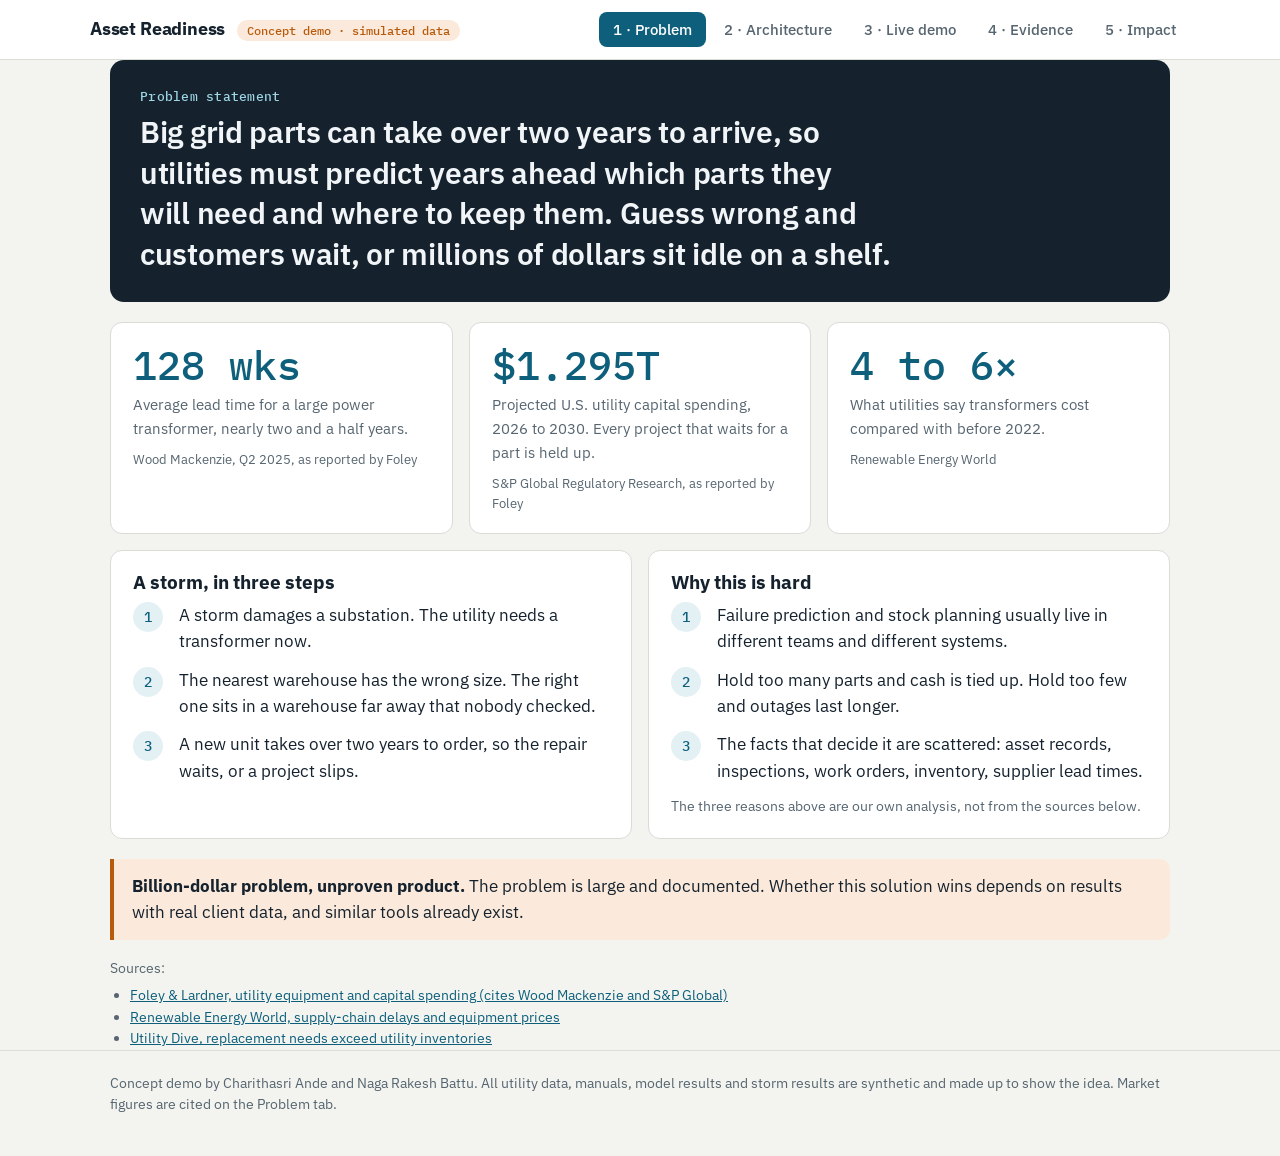
==== index.html @ 342f1f22 "Add files via upload" ====
<!DOCTYPE html>
<html lang="en">
<head>
<meta charset="utf-8">
<meta name="viewport" content="width=device-width, initial-scale=1">
<title>Asset Readiness Demo</title>
<link rel="preconnect" href="https://fonts.googleapis.com">
<link rel="preconnect" href="https://fonts.gstatic.com" crossorigin>
<link href="https://fonts.googleapis.com/css2?family=IBM+Plex+Mono:wght@400;500&family=IBM+Plex+Sans:wght@400;500;600;700&display=swap" rel="stylesheet">
<style>
  /* Layout idea: a calm operations-room console, light for projectors; tabs on top, one job per tab.
     Single light theme by choice so it reads the same on a laptop, a phone and a screen. */
  :root{
    --paper:#f3f4ef; --panel:#ffffff; --ink:#15222e; --muted:#566570; --line:#d8ddd6;
    --accent:#0d5f7c; --accent-soft:#e3f0f4;
    --good:#1c7a4b; --good-soft:#e2f2e9; --warn:#b85a0b; --warn-soft:#fbeadb; --bad:#b3261e; --bad-soft:#f8e3e1;
    --sans:"IBM Plex Sans",system-ui,-apple-system,"Segoe UI",Roboto,Arial,sans-serif;
    --mono:"IBM Plex Mono",ui-monospace,SFMono-Regular,Menlo,Consolas,monospace;
    color-scheme:light;
  }
  *{box-sizing:border-box}
  html,body{margin:0}
  body{background:var(--paper);color:var(--ink);font:400 16.5px/1.6 var(--sans);-webkit-font-smoothing:antialiased}
  a{color:var(--accent)}
  :focus-visible{outline:2px solid var(--accent);outline-offset:3px;border-radius:4px}
  .wrap{max-width:1100px;margin:0 auto;padding:0 20px}
  h1,h2,h3{text-wrap:balance;line-height:1.2;margin:0}
  p{margin:0}
  .mono{font-family:var(--mono);font-variant-numeric:tabular-nums}

  header.top{background:var(--panel);border-bottom:1px solid var(--line);position:sticky;top:0;z-index:10}
  .bar{display:flex;align-items:center;justify-content:space-between;gap:16px;flex-wrap:wrap;padding:12px 0}
  .brand{display:flex;align-items:baseline;gap:12px;flex-wrap:wrap}
  .brand b{font-size:18px;font-weight:700;letter-spacing:-.01em}
  .tag{font:500 12px var(--mono);padding:3px 10px;border-radius:999px;background:var(--warn-soft);color:var(--warn);white-space:nowrap}
  nav{display:flex;gap:4px;overflow-x:auto;scrollbar-width:none}
  nav::-webkit-scrollbar{display:none}
  nav button{appearance:none;border:0;background:none;font:500 14.5px var(--sans);color:var(--muted);padding:8px 14px;border-radius:8px;cursor:pointer;white-space:nowrap}
  nav button:hover{background:var(--accent-soft);color:var(--ink)}
  nav button[aria-selected="true"]{background:var(--accent);color:#fff}

  main{padding:30px 0 64px}
  section.tab{display:none}
  section.tab.on{display:block}
  .eyebrow{font:500 12.5px var(--mono);color:var(--accent);margin:0 0 8px;letter-spacing:.02em}
  h2{font-size:clamp(24px,3.4vw,34px);letter-spacing:-.02em;margin:0 0 10px}
  h3{font-size:19px;margin:0 0 8px}
  .lede{color:var(--muted);max-width:68ch;margin:0 0 22px}
  .card{background:var(--panel);border:1px solid var(--line);border-radius:12px;padding:20px 22px}
  .grid{display:grid;gap:16px}
  .g3{grid-template-columns:repeat(3,1fr)}
  .g2{grid-template-columns:1fr 1fr}
  .g4{grid-template-columns:repeat(4,1fr)}

  /* problem */
  .statement{background:var(--ink);color:#f1f5f7;border-radius:14px;padding:28px 30px;margin:0 0 20px}
  .statement .eyebrow{color:#9fd6e6}
  .statement p.big{font-size:clamp(21px,2.9vw,30px);line-height:1.35;font-weight:600;letter-spacing:-.01em;max-width:30em;text-wrap:balance}
  .stat b{display:block;font:500 40px/1.1 var(--mono);color:var(--accent);margin-bottom:6px}
  .stat span{display:block;color:var(--muted);font-size:15px}
  .stat small{display:block;margin-top:8px;color:var(--muted);font-size:12.5px}
  .steps{counter-reset:s;list-style:none;margin:0;padding:0;display:grid;gap:12px}
  .steps li{counter-increment:s;display:grid;grid-template-columns:34px 1fr;gap:12px;align-items:start}
  .steps li::before{content:counter(s);font:500 14px var(--mono);width:30px;height:30px;border-radius:50%;background:var(--accent-soft);color:var(--accent);display:grid;place-items:center}
  .note{border-left:4px solid var(--warn);background:var(--warn-soft);padding:14px 18px;border-radius:0 10px 10px 0;margin-top:20px}
  .src{font-size:13.5px;color:var(--muted);margin-top:18px}
  .src ul{margin:6px 0 0;padding-left:20px}

  /* architecture */
  .layers{display:grid;gap:10px}
  .layer{display:grid;grid-template-columns:150px 1fr;gap:14px;align-items:stretch}
  .layer>.lab{font:500 12.5px var(--mono);color:var(--muted);display:flex;align-items:center;padding:0 4px}
  .blocks{display:flex;gap:10px;flex-wrap:wrap}
  .blk{appearance:none;text-align:left;font:500 14.5px/1.35 var(--sans);color:var(--ink);background:var(--panel);border:1px solid var(--line);border-radius:10px;padding:12px 14px;cursor:pointer;flex:1 1 150px;min-width:0}
  .blk:hover{border-color:var(--accent)}
  .blk[aria-pressed="true"]{border-color:var(--accent);background:var(--accent-soft);box-shadow:inset 0 0 0 1px var(--accent)}
  .blk i{display:block;font:500 11.5px var(--mono);font-style:normal;margin-top:6px}
  .st-built{color:var(--good)}.st-sim{color:var(--accent)}.st-prop{color:var(--warn)}
  .arrow{display:grid;grid-template-columns:150px 1fr;gap:14px;color:var(--muted)}
  .arrow span{grid-column:2;font:400 13px var(--mono);padding-left:4px}
  .detail{margin-top:16px;min-height:96px}
  .legend{display:flex;gap:16px;flex-wrap:wrap;font:400 13px var(--mono);margin-top:14px;color:var(--muted)}

  /* demo */
  .ctl{display:flex;gap:18px;align-items:center;flex-wrap:wrap}
  .ctl label{font-weight:600}
  input[type=range]{width:min(360px,100%);accent-color:var(--accent)}
  .sev{font:500 20px var(--mono);min-width:4ch}
  .kpis{display:grid;grid-template-columns:repeat(4,1fr);gap:12px;margin:16px 0}
  .kpi{background:var(--panel);border:1px solid var(--line);border-radius:12px;padding:14px 16px}
  .kpi span{display:block;color:var(--muted);font-size:13.5px}
  .kpi b{font:500 26px/1.2 var(--mono)}
  .kpi small{display:block;color:var(--muted);font-size:12.5px;margin-top:2px}
  .tblwrap{overflow-x:auto;border:1px solid var(--line);border-radius:10px;background:var(--panel)}
  table{border-collapse:collapse;width:100%;font-size:14.5px}
  th,td{padding:9px 12px;text-align:left;border-bottom:1px solid var(--line);white-space:nowrap}
  th{font:500 12.5px var(--mono);color:var(--muted);background:#f8f9f6}
  tr:last-child td{border-bottom:0}
  td.cell{font-family:var(--mono);font-variant-numeric:tabular-nums}
  .ok{color:var(--good);background:var(--good-soft)}
  .short{color:var(--bad);background:var(--bad-soft);font-weight:500}
  .riskbar{display:inline-block;width:90px;height:8px;border-radius:4px;background:#e6e9e3;vertical-align:middle;margin-right:8px;overflow:hidden}
  .riskbar i{display:block;height:100%;background:var(--warn)}
  .recs{margin:0;padding:0;list-style:none;display:grid;gap:10px}
  .recs li{display:grid;grid-template-columns:90px 1fr;gap:12px;align-items:start;padding:12px 14px;border:1px solid var(--line);border-radius:10px;background:var(--panel)}
  .pill{font:500 12px var(--mono);padding:3px 10px;border-radius:999px;text-align:center}
  .pill.move{background:var(--accent-soft);color:var(--accent)}
  .pill.order{background:var(--warn-soft);color:var(--warn)}
  .pill.none{background:var(--good-soft);color:var(--good)}
  h3.sec{margin:26px 0 10px}
  .qrow{display:flex;gap:8px;flex-wrap:wrap;margin:0 0 12px}
  .chip{appearance:none;font:400 14.5px var(--sans);padding:8px 14px;border-radius:999px;border:1px solid var(--line);background:var(--panel);cursor:pointer;color:var(--ink)}
  .chip:hover{border-color:var(--accent)}
  .chip[aria-pressed="true"]{border-color:var(--accent);background:var(--accent-soft)}
  .qin{display:flex;gap:8px}
  .qin input{flex:1;min-width:0;font:400 15.5px var(--sans);padding:10px 14px;border:1px solid var(--line);border-radius:10px;background:var(--panel);color:var(--ink)}
  .btn{appearance:none;border:0;background:var(--accent);color:#fff;font:600 14.5px var(--sans);padding:10px 18px;border-radius:10px;cursor:pointer}
  .btn.ghost{background:var(--panel);color:var(--ink);border:1px solid var(--line)}
  .answer{margin-top:12px;padding:16px 18px;border-radius:10px;border:1px solid var(--line);background:var(--panel);min-height:92px}
  .answer.refuse{border-color:var(--warn);background:var(--warn-soft)}
  .answer .src2{font:400 13px var(--mono);color:var(--muted);margin-top:8px}
  .manuals{font-size:14px;color:var(--muted);margin-top:12px}
  details summary{cursor:pointer;font-weight:600}

  /* impact */
  .big-n{font:500 34px/1.15 var(--mono);color:var(--accent)}
  .calc{display:grid;grid-template-columns:repeat(3,1fr);gap:14px;margin:12px 0}
  .calc label{display:block;font-size:14px;color:var(--muted);margin-bottom:4px}
  .calc input{width:100%;font:500 16px var(--mono);padding:9px 12px;border:1px solid var(--line);border-radius:8px;background:var(--panel);color:var(--ink)}
  .phase{display:grid;grid-template-columns:90px 1fr;gap:12px;padding:12px 0;border-bottom:1px solid var(--line)}
  .phase:last-child{border-bottom:0}
  .phase b{font:500 13px var(--mono);color:var(--accent)}
  .built th,.built td{white-space:normal}
  .warnc{color:var(--warn);background:var(--warn-soft)}
  footer{padding:22px 0 40px;color:var(--muted);font-size:13.5px;border-top:1px solid var(--line)}

  @media (max-width:900px){
    .g3,.g4{grid-template-columns:1fr 1fr}.g2{grid-template-columns:1fr}
    .kpis{grid-template-columns:1fr 1fr}
    .layer,.arrow{grid-template-columns:1fr}.arrow span{grid-column:1}
    .layer>.lab{padding-bottom:0}
    .calc{grid-template-columns:1fr}
  }
  @media (max-width:560px){
    body{font-size:16px}
    .g3,.g4{grid-template-columns:1fr}
    .statement{padding:22px 20px}
    .recs li{grid-template-columns:1fr}
    .pill{justify-self:start}
  }
  @media (prefers-reduced-motion:reduce){*{transition:none!important;animation:none!important}}
</style>
</head>
<body>

<header class="top">
  <div class="wrap bar">
    <div class="brand"><b>Asset Readiness</b><span class="tag">Concept demo · simulated data</span></div>
    <nav role="tablist" aria-label="Sections">
      <button role="tab" id="n-problem" data-tab="problem" aria-selected="true">1 · Problem</button>
      <button role="tab" id="n-architecture" data-tab="architecture" aria-selected="false">2 · Architecture</button>
      <button role="tab" id="n-demo" data-tab="demo" aria-selected="false">3 · Live demo</button>
      <button role="tab" id="n-evidence" data-tab="evidence" aria-selected="false">4 · Evidence</button>
      <button role="tab" id="n-impact" data-tab="impact" aria-selected="false">5 · Impact</button>
    </nav>
  </div>
</header>

<main class="wrap">

<!-- ============ 1 PROBLEM ============ -->
<section class="tab on" id="tab-problem" aria-labelledby="n-problem">
  <div class="statement">
    <p class="eyebrow">Problem statement</p>
    <p class="big">Big grid parts can take over two years to arrive, so utilities must predict years ahead which parts they will need and where to keep them. Guess wrong and customers wait, or millions of dollars sit idle on a shelf.</p>
  </div>

  <div class="grid g3">
    <div class="card stat"><b>128 wks</b><span>Average lead time for a large power transformer, nearly two and a half years.</span><small>Wood Mackenzie, Q2 2025, as reported by Foley</small></div>
    <div class="card stat"><b>$1.295T</b><span>Projected U.S. utility capital spending, 2026 to 2030. Every project that waits for a part is held up.</span><small>S&amp;P Global Regulatory Research, as reported by Foley</small></div>
    <div class="card stat"><b>4 to 6×</b><span>What utilities say transformers cost compared with before 2022.</span><small>Renewable Energy World</small></div>
  </div>

  <div class="grid g2" style="margin-top:16px">
    <div class="card">
      <h3>A storm, in three steps</h3>
      <ol class="steps">
        <li><p>A storm damages a substation. The utility needs a transformer now.</p></li>
        <li><p>The nearest warehouse has the wrong size. The right one sits in a warehouse far away that nobody checked.</p></li>
        <li><p>A new unit takes over two years to order, so the repair waits, or a project slips.</p></li>
      </ol>
    </div>
    <div class="card">
      <h3>Why this is hard</h3>
      <ol class="steps">
        <li><p>Failure prediction and stock planning usually live in different teams and different systems.</p></li>
        <li><p>Hold too many parts and cash is tied up. Hold too few and outages last longer.</p></li>
        <li><p>The facts that decide it are scattered: asset records, inspections, work orders, inventory, supplier lead times.</p></li>
      </ol>
      <p class="src" style="margin-top:12px">The three reasons above are our own analysis, not from the sources below.</p>
    </div>
  </div>

  <div class="note"><b>Billion-dollar problem, unproven product.</b> The problem is large and documented. Whether this solution wins depends on results with real client data, and similar tools already exist.</div>

  <div class="src">Sources:
    <ul>
      <li><a href="https://www.foley.com/?p=125261" target="_blank" rel="noopener">Foley &amp; Lardner, utility equipment and capital spending (cites Wood Mackenzie and S&amp;P Global)</a></li>
      <li><a href="https://www.renewableenergyworld.com/?p=80798132761" target="_blank" rel="noopener">Renewable Energy World, supply-chain delays and equipment prices</a></li>
      <li><a href="https://www.utilitydive.com/news/electric-transformer-shortage-nrel-niac/738947/" target="_blank" rel="noopener">Utility Dive, replacement needs exceed utility inventories</a></li>
    </ul>
  </div>
</section>

<!-- ============ 2 ARCHITECTURE ============ -->
<section class="tab" id="tab-architecture" aria-labelledby="n-architecture">
  <p class="eyebrow">Proposed design</p>
  <h2>One data foundation, three kinds of intelligence, one trust layer</h2>
  <p class="lede">Tap any block for what it does. This is a proposed design. Databricks pieces are described as we understand them, and we would like Perficient's engineers to correct us.</p>

  <div class="layers" id="layers"></div>
  <div class="legend"><span class="st-built">● Built and measured in SkyMind</span><span class="st-sim">● Simulated in this demo</span><span class="st-prop">● Proposed, not built</span></div>
  <div class="card detail" id="detail" aria-live="polite"></div>
</section>

<!-- ============ 3 DEMO ============ -->
<section class="tab" id="tab-demo" aria-labelledby="n-demo">
  <p class="eyebrow">Live demo · synthetic data and simple rules, not a prediction</p>
  <h2>Storm planner</h2>
  <p class="lede">A made-up utility with three regions and a central warehouse. Raise the storm severity and watch the plan decide which parts to move and which must be ordered, with the lead time each would take.</p>

  <div class="card">
    <div class="ctl">
      <label for="sev">Storm severity</label>
      <input id="sev" type="range" min="0" max="100" step="5" value="60">
      <span class="sev" id="sevv">60%</span>
      <button class="btn ghost" id="reset" type="button">Reset to 60%</button>
    </div>
  </div>

  <div class="kpis" id="kpis"></div>

  <h3 class="sec">Recommended actions</h3>
  <ul class="recs" id="recs"></ul>

  <h3 class="sec">Parts on hand vs. needed, by location</h3>
  <p class="lede" style="margin-bottom:10px">Each cell shows stock / needed. Needed means the expected failures in that region, rounded to the nearest whole part. ✓ covered, ⚠ short.</p>
  <div class="tblwrap"><table id="matrix" aria-label="Stock versus need by location"></table></div>

  <h3 class="sec">Assets most at risk</h3>
  <div class="tblwrap"><table id="assets" aria-label="Assets by risk"></table></div>

  <h3 class="sec">Technician assistant</h3>
  <p class="lede">Answers only from the utility's own manuals and says so when the answer isn't there. This is the SkyMind idea. The manuals below are made up for this demo.</p>
  <div class="qrow" id="qchips"></div>
  <form class="qin" id="qform">
    <input id="qtext" type="text" maxlength="160" placeholder="Ask a question about the manuals…" aria-label="Question for the technician assistant">
    <button class="btn" type="submit">Ask</button>
  </form>
  <div class="answer" id="answer" aria-live="polite">Pick a question or type your own.</div>
  <details class="manuals"><summary>See the demo manuals</summary><ul id="manuals"></ul></details>
</section>

<!-- ============ 4 EVIDENCE ============ -->
<section class="tab" id="tab-evidence" aria-labelledby="n-evidence">
  <p class="eyebrow">Tested code · synthetic data · held-out years</p>
  <h2>We trained a model and tested it on years it never saw</h2>
  <p class="lede">The code is public. It generates made-up utility data for 900 assets over 8 years, trains on 2019 to 2024, and tests on 2025 and 2026. Everything below comes from running that code. Because we wrote the data generator, these numbers show the pipeline works. They do not show how real equipment behaves.</p>

  <div class="grid g3">
    <div class="card stat"><b>5,400 / 1,800</b><span>Training rows and held-out test rows. The test years come after the training years, so the model cannot peek.</span></div>
    <div class="card stat"><b>0.80</b><span>Model AUC on held-out years, against 0.76 for a plain "older means riskier" rule. 0.5 is a coin flip.</span></div>
    <div class="card stat"><b>70% → 83%</b><span>Share of real failures that had a spare in the same region, when the same spares are placed by predicted risk instead of by asset count.</span></div>
  </div>

  <h3 class="sec">Risk model, scored on the held-out years</h3>
  <div class="tblwrap"><table>
    <tr><th>Model</th><th>AUC (higher is better)</th><th>Brier error (lower is better)</th><th>Precision, riskiest 10%</th></tr>
    <tr><td>Age-only rule (baseline)</td><td class="cell">0.761</td><td class="cell">0.0418</td><td class="cell">17.2%</td></tr>
    <tr><td>Gradient boosting (6 features)</td><td class="cell">0.796</td><td class="cell">0.0409</td><td class="cell">18.3%</td></tr>
  </table></div>

  <h3 class="sec">Stocking plan, replayed on the held-out years</h3>
  <p class="lede" style="margin-bottom:10px">Both policies get the same total spares. They differ only in where the spares go.</p>
  <div class="tblwrap"><table>
    <tr><th>Policy</th><th>Failures with a local spare</th><th>Spares left unused</th></tr>
    <tr><td>Spread by asset count</td><td class="cell">70.2% of 84</td><td class="cell">31</td></tr>
    <tr><td>Placed by predicted risk</td><td class="cell ok">83.3% of 84</td><td class="cell ok">20</td></tr>
  </table></div>

  <div class="note"><b>Read this before quoting a number.</b>
    <ul style="margin:6px 0 0;padding-left:20px">
      <li>Only 84 failures in the test years, so the percentages are rough.</li>
      <li>Regions differ in age and storm exposure by design in our generator, so a risk-based policy is bound to help. A real utility may or may not look like this.</li>
      <li>This is one run of one made-up world. A real pilot would use the client's records.</li>
    </ul>
  </div>

  <h3 class="sec">Run it yourself</h3>
  <div class="card"><p>The code, data files and 6 tests are in the <a href="https://github.com/Naga-Rakesh-Battu/Asset-readiness" target="_blank" rel="noopener">Asset-readiness repository on GitHub</a>. Install the requirements, run <span class="mono">python run_all.py</span>, then <span class="mono">pytest</span>.</p></div>
</section>

<!-- ============ 5 IMPACT ============ -->
<section class="tab" id="tab-impact" aria-labelledby="n-impact">
  <p class="eyebrow">What it means for Perficient · our reasoning</p>
  <h2>A repeatable offering, not a one-off project</h2>
  <p class="lede">Four reasons this fits how Perficient already works. These are our own reasoning from public information, and we would like to hear where we are wrong.</p>

  <div class="grid g4">
    <div class="card"><h3>Repeatable</h3><p>The same core serves energy and utilities, manufacturing and distribution, industries Perficient already covers.</p></div>
    <div class="card"><h3>Databricks pull-through</h3><p>Sensor, inspection and inventory data keeps growing, and it lives and is governed on the platform.</p></div>
    <div class="card"><h3>Recurring work</h3><p>Models must be monitored and retrained, so delivery becomes an ongoing service.</p></div>
    <div class="card"><h3>Proof, not a pilot</h3><p>Every recommendation is tested against what really happened, which backs the claim that the work runs in production.</p></div>
  </div>

  <h3 class="sec">How we would size the value with a client</h3>
  <div class="card">
    <p class="lede" style="margin-bottom:6px">Value per year = projects held up by parts × weeks saved per project × cost of one week of delay. The inputs below are placeholders to show the method. Replace them with the client's own numbers.</p>
    <div class="calc">
      <div><label for="c1">Projects held up by parts, per year</label><input id="c1" type="number" min="0" value="20" inputmode="numeric"></div>
      <div><label for="c2">Weeks of delay avoided, per project</label><input id="c2" type="number" min="0" value="6" inputmode="numeric"></div>
      <div><label for="c3">Cost of one week of delay, in dollars</label><input id="c3" type="number" min="0" value="50000" inputmode="numeric"></div>
    </div>
    <p>Example result: <span class="big-n" id="val">$6,000,000</span> a year. <b>Placeholder inputs, not a forecast.</b></p>
  </div>

  <h3 class="sec">How it grows</h3>
  <div class="card">
    <div class="phase"><b>Phase 1</b><p>Prove it small: one asset type in one region. Test the predictions and the stocking advice on data the model has never seen.</p></div>
    <div class="phase"><b>Phase 2</b><p>Widen it to more asset types and regions.</p></div>
    <div class="phase"><b>Phase 3</b><p>Reuse the core in manufacturing and distribution.</p></div>
    <div class="phase"><b>Phase 4</b><p>Learn across clients, only with client permission and strong privacy controls. This is a governance question we would raise early.</p></div>
  </div>

  <h3 class="sec">What exists today, and what does not</h3>
  <div class="tblwrap built"><table>
    <tr><th>Piece</th><th>Status</th></tr>
    <tr><td>Document-grounded assistant that refuses when unsure</td><td class="ok">Built in SkyMind. 93% correct on 121 held-out questions, 25 of 25 unanswerable questions refused, no invented facts among the 9 misses.</td></tr>
    <tr><td>Honest testing, cost tracking, guardrails</td><td class="ok">Built in SkyMind. Held-out evaluation, budget caps, 14 of 14 known attacks blocked. Prompt injection is reduced, not eliminated.</td></tr>
    <tr><td>Data foundation on Databricks</td><td class="short">Not built. Proposed.</td></tr>
    <tr><td>Failure-risk model and parts forecast</td><td class="warnc">Prototype on synthetic data only (see Evidence). Not tried on real utility data.</td></tr>
    <tr><td>Stock-positioning optimizer</td><td class="warnc">Simple allocation tested on synthetic data. A real optimizer with budgets and lead times is not built.</td></tr>
  </table></div>

  <h3 class="sec">Questions for Perficient</h3>
  <div class="card"><ol class="steps">
    <li><p>Do you already have a standard way to test AI quality across projects?</p></li>
    <li><p>Is this the kind of problem you would build a platform for, or does it work better one engagement at a time?</p></li>
  </ol></div>
</section>

</main>

<footer><div class="wrap">Concept demo by Charithasri Ande and Naga Rakesh Battu. All utility data, manuals, model results and storm results are synthetic and made up to show the idea. Market figures are cited on the Problem tab.</div></footer>

<script>
(function () {
  function $(id) { return document.getElementById(id); }
  function el(tag, cls, txt) { var e = document.createElement(tag); if (cls) e.className = cls; if (txt != null) e.textContent = txt; return e; }

  /* ---------- tabs ---------- */
  var tabNames = ['problem', 'architecture', 'demo', 'evidence', 'impact'];
  function show(name) {
    if (tabNames.indexOf(name) < 0) name = 'problem';
    tabNames.forEach(function (n) {
      $('tab-' + n).classList.toggle('on', n === name);
      $('n-' + n).setAttribute('aria-selected', n === name ? 'true' : 'false');
    });
    try { history.replaceState(null, '', '#' + name); } catch (e) {}
    window.scrollTo(0, 0);
  }
  tabNames.forEach(function (n) { $('n-' + n).addEventListener('click', function () { show(n); }); });
  window.addEventListener('hashchange', function () { show(location.hash.replace('#', '')); });

  /* ---------- architecture ---------- */
  var ARCH = [
    { lab: 'Sources', blocks: [
      ['Asset registry', 'prop', 'Every machine, its age, location and type. The starting point for everything else.'],
      ['Inspections and sensors', 'prop', 'Readings and inspection notes that show how healthy each machine is.'],
      ['Work orders and manuals', 'prop', 'Past repairs and repair guides. Mostly free text, which is where language models help.'],
      ['Parts inventory', 'prop', 'What is on hand at each plant, regional warehouse and central warehouse.'],
      ['Supplier lead times', 'prop', 'How long each part takes to arrive. This decides what must be ordered years ahead.']
    ]},
    { lab: 'Databricks lakehouse', blocks: [
      ['Ingest and quality checks', 'prop', 'Bring the sources into tables and check them: duplicate or missing assets, bad readings. Bad data here ruins every model after it.'],
      ['Governed tables', 'prop', 'Clean tables with role-based access and a record of where each number came from. We understand Unity Catalog handles permissions and lineage, and want Perficient to confirm.']
    ]},
    { lab: 'Intelligence', blocks: [
      ['Failure-risk model', 'sim', 'Estimates which machines are likely to fail in the planning window, and how sure it is. Simulated here with fixed risk numbers that a storm scales up.'],
      ['Parts-demand forecast', 'sim', 'Turns those risks into the parts needed by region. In this demo: expected failures per region, rounded to whole parts.'],
      ['Stock optimizer', 'sim', 'Decides what to move between warehouses and what to order, within a budget. In this demo: move from surplus first, then order the rest.']
    ]},
    { lab: 'Apps', blocks: [
      ['Planner dashboard', 'sim', 'Shows coverage, moves and orders, with lead times, so a planner sees what cannot wait.'],
      ['Technician assistant', 'built', 'Answers from the manuals and past work orders, and refuses when the answer is not there. This is the part SkyMind already does and has measured.']
    ]},
    { lab: 'Trust layer', blocks: [
      ['Held-out evaluation', 'built', 'Test on data the model has never seen and report the misses. SkyMind: 93% on 121 held-out questions, 25 of 25 unanswerable refused.'],
      ['Cost and audit', 'built', 'Budget caps, a record of every recommendation, and a human approving every order or transfer.']
    ]}
  ];
  var STNAME = { built: 'Built and measured in SkyMind', sim: 'Simulated in this demo', prop: 'Proposed, not built' };
  var layersEl = $('layers'), pressed = null;
  ARCH.forEach(function (L, li) {
    if (li > 0) { var ar = el('div', 'arrow'); ar.appendChild(el('span', null, '↓')); layersEl.appendChild(ar); }
    var row = el('div', 'layer'); row.appendChild(el('div', 'lab', L.lab));
    var bl = el('div', 'blocks');
    L.blocks.forEach(function (b, bi) {
      var btn = el('button', 'blk', b[0]); btn.type = 'button'; btn.setAttribute('aria-pressed', 'false');
      var i = el('i', 'st-' + b[1], '● ' + STNAME[b[1]]); btn.appendChild(i);
      btn.addEventListener('click', function () {
        if (pressed) pressed.setAttribute('aria-pressed', 'false');
        btn.setAttribute('aria-pressed', 'true'); pressed = btn;
        var d = $('detail'); d.textContent = '';
        d.appendChild(el('h3', null, b[0])); d.appendChild(el('p', null, b[2]));
        d.appendChild(el('p', 'st-' + b[1], '● ' + STNAME[b[1]])).style.marginTop = '8px';
      });
      bl.appendChild(btn);
      if (li === 2 && bi === 0) setTimeout(function () { btn.click(); }, 0);
    });
    row.appendChild(bl); layersEl.appendChild(row);
  });

  /* ---------- storm planner ---------- */
  var PARTS = [
    { id: 'd25', name: 'Distribution transformer, 25 kVA', lead: 18 },
    { id: 'd75', name: 'Distribution transformer, 75 kVA', lead: 26 },
    { id: 'sub', name: 'Substation transformer', lead: 128 },
    { id: 'brk', name: '69 kV circuit breaker', lead: 52 }
  ];
  var LOCS = ['North', 'South', 'East', 'Central'];
  var REG = ['North', 'South', 'East'];
  var ASSETS = [
    ['N-101', 'North', 'd25', 31, .18], ['N-102', 'North', 'd25', 24, .09], ['N-103', 'North', 'd75', 38, .22], ['N-104', 'North', 'sub', 46, .12],
    ['S-201', 'South', 'd25', 35, .20], ['S-202', 'South', 'd25', 28, .11], ['S-203', 'South', 'd75', 41, .26], ['S-204', 'South', 'brk', 33, .15], ['S-205', 'South', 'sub', 52, .18],
    ['E-301', 'East', 'd25', 22, .06], ['E-302', 'East', 'd75', 30, .10], ['E-303', 'East', 'd75', 44, .24], ['E-304', 'East', 'brk', 29, .08], ['E-305', 'East', 'sub', 39, .10], ['E-306', 'East', 'd25', 36, .17], ['E-307', 'East', 'd25', 27, .08]
  ].map(function (a) { return { id: a[0], loc: a[1], part: a[2], age: a[3], base: a[4] }; });
  var STOCK = {
    d25: { North: 1, South: 0, East: 2, Central: 3 },
    d75: { North: 0, South: 1, East: 0, Central: 1 },
    sub: { North: 0, South: 0, East: 0, Central: 1 },
    brk: { North: 0, South: 0, East: 1, Central: 0 }
  };
  function partName(id) { return PARTS.filter(function (p) { return p.id === id; })[0].name; }
  function partLead(id) { return PARTS.filter(function (p) { return p.id === id; })[0].lead; }

  function riskOf(a, sev) { return Math.min(0.95, a.base * (1 + 5 * sev)); }

  function plan(sev) {
    var out = { cells: {}, moves: [], orders: [], needTotal: 0, coveredBefore: 0, coveredAfter: 0, idle: 0 };
    PARTS.forEach(function (p) {
      var need = {}, stock = {}, inbound = {};
      LOCS.forEach(function (l) { need[l] = 0; stock[l] = STOCK[p.id][l]; inbound[l] = 0; });
      ASSETS.forEach(function (a) { if (a.part === p.id) need[a.loc] += riskOf(a, sev); });
      REG.forEach(function (l) { need[l] = Math.round(need[l] + 1e-9); });
      var surplus = {};
      LOCS.forEach(function (l) { surplus[l] = Math.max(0, stock[l] - need[l]); });
      REG.forEach(function (r) {
        var short = Math.max(0, need[r] - stock[r]);
        var order = ['Central'].concat(REG.filter(function (x) { return x !== r; }).sort(function (x, y) { return surplus[y] - surplus[x]; }));
        order.forEach(function (from) {
          if (short <= 0 || surplus[from] <= 0) return;
          var q = Math.min(short, surplus[from]);
          surplus[from] -= q; short -= q; inbound[r] += q;
          out.moves.push({ part: p.id, from: from, to: r, qty: q, days: from === 'Central' ? 2 : 4 });
        });
        if (short > 0) out.orders.push({ part: p.id, loc: r, qty: short, lead: p.lead });
      });
      REG.forEach(function (r) {
        out.needTotal += need[r];
        out.coveredBefore += Math.min(need[r], stock[r]);
        out.coveredAfter += Math.min(need[r], stock[r] + inbound[r]);
      });
      LOCS.forEach(function (l) { out.idle += surplus[l]; });
      out.cells[p.id] = { need: need, stock: stock, inbound: inbound };
    });
    return out;
  }

  function pct(a, b) { return b === 0 ? 100 : Math.round(100 * a / b); }

  function renderPlan() {
    var sev = +$('sev').value / 100;
    $('sevv').textContent = Math.round(sev * 100) + '%';
    var P = plan(sev);

    var k = $('kpis'); k.textContent = '';
    function kpi(label, val, sub) { var d = el('div', 'kpi'); d.appendChild(el('span', null, label)); d.appendChild(el('b', null, val)); if (sub) d.appendChild(el('small', null, sub)); k.appendChild(d); }
    kpi('Needs covered, before', pct(P.coveredBefore, P.needTotal) + '%', 'with today’s stock');
    kpi('Needs covered, after moves', pct(P.coveredAfter, P.needTotal) + '%', 'once transfers arrive');
    kpi('Transfers / orders', P.moves.length + ' / ' + P.orders.length, 'days to move, weeks to order');
    kpi('Parts left idle', String(P.idle), 'in stock, not needed');

    var r = $('recs'); r.textContent = '';
    if (!P.moves.length && !P.orders.length) {
      var li0 = el('li'); li0.appendChild(el('span', 'pill none', 'no action')); li0.appendChild(el('p', null, 'Every region has enough parts for the expected failures at this severity.')); r.appendChild(li0);
    }
    P.moves.forEach(function (m) {
      var li = el('li'); li.appendChild(el('span', 'pill move', 'move'));
      li.appendChild(el('p', null, 'Move ' + m.qty + ' × ' + partName(m.part) + ' from ' + m.from + ' to ' + m.to + '. About ' + m.days + ' days.'));
      r.appendChild(li);
    });
    P.orders.forEach(function (o) {
      var li = el('li'); li.appendChild(el('span', 'pill order', 'order now'));
      li.appendChild(el('p', null, 'Order ' + o.qty + ' × ' + partName(o.part) + ' for ' + o.loc + '. Lead time about ' + o.lead + ' weeks' + (o.lead >= 100 ? ', so this decision cannot wait for the storm.' : '.')));
      r.appendChild(li);
    });

    var m = $('matrix'); m.textContent = '';
    var hr = el('tr'); hr.appendChild(el('th', null, 'Part')); LOCS.forEach(function (l) { hr.appendChild(el('th', null, l)); }); hr.appendChild(el('th', null, 'Lead time')); m.appendChild(hr);
    PARTS.forEach(function (p) {
      var c = P.cells[p.id], tr = el('tr'); tr.appendChild(el('td', null, p.name));
      LOCS.forEach(function (l) {
        var td = el('td', 'cell');
        if (l === 'Central') { td.textContent = c.stock[l] + ' on hand'; }
        else {
          var covered = c.stock[l] >= c.need[l];
          td.className = 'cell ' + (covered ? 'ok' : 'short');
          td.textContent = c.stock[l] + ' / ' + c.need[l] + (covered ? ' ✓' : ' ⚠');
        }
        tr.appendChild(td);
      });
      tr.appendChild(el('td', 'cell', p.lead + ' wks')); m.appendChild(tr);
    });

    var a = $('assets'); a.textContent = '';
    var ah = el('tr'); ['Asset', 'Region', 'Part', 'Age', 'Failure risk'].forEach(function (h) { ah.appendChild(el('th', null, h)); }); a.appendChild(ah);
    ASSETS.slice().sort(function (x, y) { return riskOf(y, sev) - riskOf(x, sev); }).slice(0, 8).forEach(function (s) {
      var tr = el('tr'); tr.appendChild(el('td', 'cell', s.id)); tr.appendChild(el('td', null, s.loc)); tr.appendChild(el('td', null, partName(s.part))); tr.appendChild(el('td', 'cell', s.age + ' yrs'));
      var td = el('td', 'cell'), bar = el('span', 'riskbar'), fill = el('i'); fill.style.width = Math.round(riskOf(s, sev) * 100) + '%'; bar.appendChild(fill);
      td.appendChild(bar); td.appendChild(document.createTextNode(Math.round(riskOf(s, sev) * 100) + '%')); tr.appendChild(td); a.appendChild(tr);
    });
  }
  $('sev').addEventListener('input', renderPlan);
  $('reset').addEventListener('click', function () { $('sev').value = 60; renderPlan(); });

  /* ---------- technician assistant ---------- */
  var MAN = [
    ['M1 Transformer replacement', 'To replace a 25 kVA transformer: de-energize and verify, isolate the secondary, apply lockout and tagout, swap the transformer, check polarity, re-energize, and record the serial number in the work order.'],
    ['M2 Oil leak inspection', 'Oil leak inspection: check gaskets and bushings. A slow seep is monitored weekly. A drip rate over one drop per minute means schedule replacement.'],
    ['M3 Storm response', 'Storm response: patrol feeders, serve hospitals and water plants first, tag damaged units, and request crews through dispatch.'],
    ['M4 Breaker maintenance', 'Breaker maintenance for a 69 kV breaker: test trip time every year. Contact resistance above 150 microohms means schedule service.'],
    ['M5 Parts transfers', 'The planner approves moving parts between warehouses in the work order system, and every move is logged with a transit record.']
  ];
  var STOP = ['a', 'an', 'the', 'is', 'are', 'was', 'what', 'how', 'do', 'does', 'i', 'to', 'of', 'on', 'in', 'for', 'and', 'or', 'can', 'who', 'when', 'where', 'my', 'me', 'it', 'if', 'at', 'by', 'with', 'before', 'should', 'we', 'you', 'there', 'this', 'that', 'be', 'have', 'has'];
  function toks(s) { return s.toLowerCase().split(/[^a-z0-9]+/).filter(function (w) { return w && STOP.indexOf(w) < 0; }); }
  var ml = $('manuals'); MAN.forEach(function (m) { var li = el('li'); li.appendChild(el('b', null, m[0] + ': ')); li.appendChild(document.createTextNode(m[1])); ml.appendChild(li); });
  var QS = ['How do I replace a 25 kVA transformer?', 'How fast can an oil leak drip before replacement?', 'Who approves moving parts between warehouses?', 'What is the warranty on the 500 kVA unit?'];
  var qc = $('qchips');
  QS.forEach(function (q) {
    var b = el('button', 'chip', q); b.type = 'button'; b.setAttribute('aria-pressed', 'false');
    b.addEventListener('click', function () { $('qtext').value = q; ask(q); [].forEach.call(qc.children, function (c) { c.setAttribute('aria-pressed', c === b ? 'true' : 'false'); }); });
    qc.appendChild(b);
  });
  function ask(q) {
    var box = $('answer'); box.textContent = ''; box.className = 'answer';
    var qt = toks(q);
    if (!qt.length) { box.textContent = 'Type a question first.'; return; }
    var best = null, bestN = 0, bestHit = [];
    MAN.forEach(function (m) {
      var dt = toks(m[0] + ' ' + m[1]), hit = qt.filter(function (w, i) { return dt.indexOf(w) >= 0 && qt.indexOf(w) === i; });
      if (hit.length > bestN) { best = m; bestN = hit.length; bestHit = hit; }
    });
    var uniq = qt.filter(function (w, i) { return qt.indexOf(w) === i; });
    var ratio = best ? bestN / uniq.length : 0;
    if (best && bestN >= 2 && ratio >= 0.6) {
      box.appendChild(el('p', null, best[1]));
      box.appendChild(el('p', 'src2', 'Source: ' + best[0] + ' · matched ' + bestN + ' of ' + uniq.length + ' key terms (' + bestHit.join(', ') + ')'));
    } else {
      box.className = 'answer refuse';
      box.appendChild(el('p', null, 'I can’t find that in the manuals, so I won’t guess. Ask the equipment vendor or the planning team.'));
      box.appendChild(el('p', 'src2', best ? 'Closest match was ' + best[0] + ', with only ' + bestN + ' of ' + uniq.length + ' key terms. Not enough to answer.' : 'No manual shares a key term with this question.'));
    }
  }
  $('qform').addEventListener('submit', function (e) { e.preventDefault(); [].forEach.call(qc.children, function (c) { c.setAttribute('aria-pressed', 'false'); }); ask($('qtext').value); });

  /* ---------- value calculator ---------- */
  function calc() {
    var v = (+$('c1').value || 0) * (+$('c2').value || 0) * (+$('c3').value || 0);
    $('val').textContent = '$' + Math.round(v).toLocaleString('en-US');
  }
  ['c1', 'c2', 'c3'].forEach(function (id) { $(id).addEventListener('input', calc); });
  calc();

  renderPlan();
  show(location.hash.replace('#', '') || 'problem');
})();
</script>
</body>
</html>
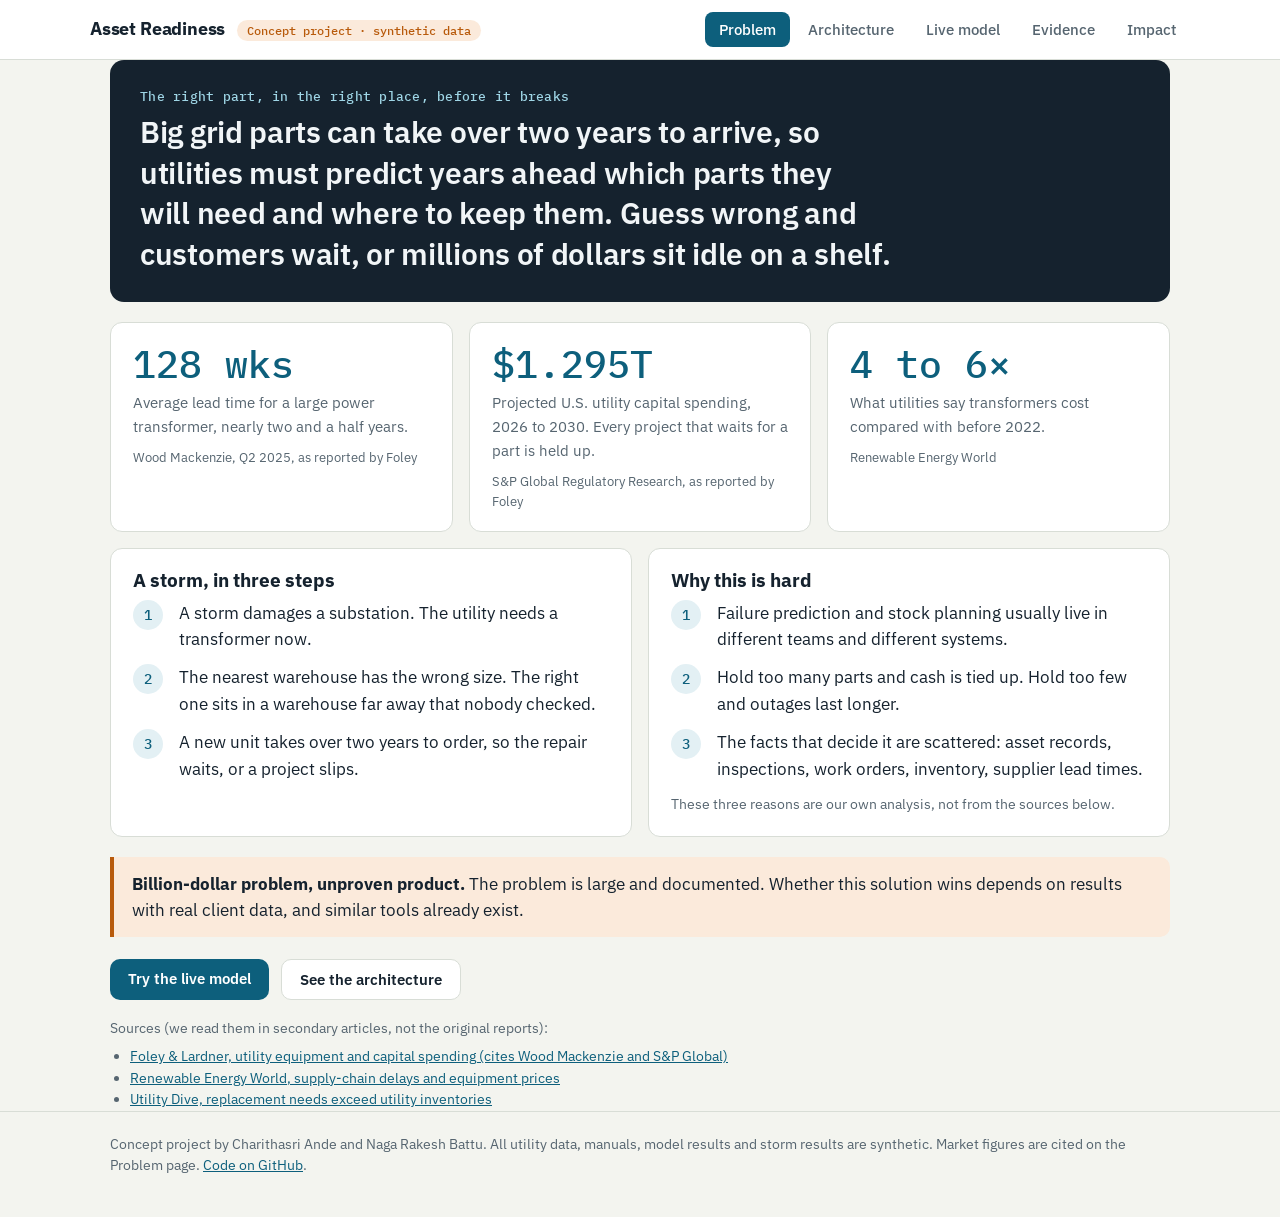
==== commit 35323737: "Add files via upload" ====
--- a/index.html
+++ b/index.html
@@ -3,588 +3,52 @@
 <head>
 <meta charset="utf-8">
 <meta name="viewport" content="width=device-width, initial-scale=1">
-<title>Asset Readiness Demo</title>
+<title>Problem · Asset Readiness</title>
+<meta name="description" content="Asset Readiness: a concept project that predicts which grid equipment will fail and where to keep spare parts. Synthetic data, tested code.">
 <link rel="preconnect" href="https://fonts.googleapis.com">
 <link rel="preconnect" href="https://fonts.gstatic.com" crossorigin>
 <link href="https://fonts.googleapis.com/css2?family=IBM+Plex+Mono:wght@400;500&family=IBM+Plex+Sans:wght@400;500;600;700&display=swap" rel="stylesheet">
-<style>
-  /* Layout idea: a calm operations-room console, light for projectors; tabs on top, one job per tab.
-     Single light theme by choice so it reads the same on a laptop, a phone and a screen. */
-  :root{
-    --paper:#f3f4ef; --panel:#ffffff; --ink:#15222e; --muted:#566570; --line:#d8ddd6;
-    --accent:#0d5f7c; --accent-soft:#e3f0f4;
-    --good:#1c7a4b; --good-soft:#e2f2e9; --warn:#b85a0b; --warn-soft:#fbeadb; --bad:#b3261e; --bad-soft:#f8e3e1;
-    --sans:"IBM Plex Sans",system-ui,-apple-system,"Segoe UI",Roboto,Arial,sans-serif;
-    --mono:"IBM Plex Mono",ui-monospace,SFMono-Regular,Menlo,Consolas,monospace;
-    color-scheme:light;
-  }
-  *{box-sizing:border-box}
-  html,body{margin:0}
-  body{background:var(--paper);color:var(--ink);font:400 16.5px/1.6 var(--sans);-webkit-font-smoothing:antialiased}
-  a{color:var(--accent)}
-  :focus-visible{outline:2px solid var(--accent);outline-offset:3px;border-radius:4px}
-  .wrap{max-width:1100px;margin:0 auto;padding:0 20px}
-  h1,h2,h3{text-wrap:balance;line-height:1.2;margin:0}
-  p{margin:0}
-  .mono{font-family:var(--mono);font-variant-numeric:tabular-nums}
-
-  header.top{background:var(--panel);border-bottom:1px solid var(--line);position:sticky;top:0;z-index:10}
-  .bar{display:flex;align-items:center;justify-content:space-between;gap:16px;flex-wrap:wrap;padding:12px 0}
-  .brand{display:flex;align-items:baseline;gap:12px;flex-wrap:wrap}
-  .brand b{font-size:18px;font-weight:700;letter-spacing:-.01em}
-  .tag{font:500 12px var(--mono);padding:3px 10px;border-radius:999px;background:var(--warn-soft);color:var(--warn);white-space:nowrap}
-  nav{display:flex;gap:4px;overflow-x:auto;scrollbar-width:none}
-  nav::-webkit-scrollbar{display:none}
-  nav button{appearance:none;border:0;background:none;font:500 14.5px var(--sans);color:var(--muted);padding:8px 14px;border-radius:8px;cursor:pointer;white-space:nowrap}
-  nav button:hover{background:var(--accent-soft);color:var(--ink)}
-  nav button[aria-selected="true"]{background:var(--accent);color:#fff}
-
-  main{padding:30px 0 64px}
-  section.tab{display:none}
-  section.tab.on{display:block}
-  .eyebrow{font:500 12.5px var(--mono);color:var(--accent);margin:0 0 8px;letter-spacing:.02em}
-  h2{font-size:clamp(24px,3.4vw,34px);letter-spacing:-.02em;margin:0 0 10px}
-  h3{font-size:19px;margin:0 0 8px}
-  .lede{color:var(--muted);max-width:68ch;margin:0 0 22px}
-  .card{background:var(--panel);border:1px solid var(--line);border-radius:12px;padding:20px 22px}
-  .grid{display:grid;gap:16px}
-  .g3{grid-template-columns:repeat(3,1fr)}
-  .g2{grid-template-columns:1fr 1fr}
-  .g4{grid-template-columns:repeat(4,1fr)}
-
-  /* problem */
-  .statement{background:var(--ink);color:#f1f5f7;border-radius:14px;padding:28px 30px;margin:0 0 20px}
-  .statement .eyebrow{color:#9fd6e6}
-  .statement p.big{font-size:clamp(21px,2.9vw,30px);line-height:1.35;font-weight:600;letter-spacing:-.01em;max-width:30em;text-wrap:balance}
-  .stat b{display:block;font:500 40px/1.1 var(--mono);color:var(--accent);margin-bottom:6px}
-  .stat span{display:block;color:var(--muted);font-size:15px}
-  .stat small{display:block;margin-top:8px;color:var(--muted);font-size:12.5px}
-  .steps{counter-reset:s;list-style:none;margin:0;padding:0;display:grid;gap:12px}
-  .steps li{counter-increment:s;display:grid;grid-template-columns:34px 1fr;gap:12px;align-items:start}
-  .steps li::before{content:counter(s);font:500 14px var(--mono);width:30px;height:30px;border-radius:50%;background:var(--accent-soft);color:var(--accent);display:grid;place-items:center}
-  .note{border-left:4px solid var(--warn);background:var(--warn-soft);padding:14px 18px;border-radius:0 10px 10px 0;margin-top:20px}
-  .src{font-size:13.5px;color:var(--muted);margin-top:18px}
-  .src ul{margin:6px 0 0;padding-left:20px}
-
-  /* architecture */
-  .layers{display:grid;gap:10px}
-  .layer{display:grid;grid-template-columns:150px 1fr;gap:14px;align-items:stretch}
-  .layer>.lab{font:500 12.5px var(--mono);color:var(--muted);display:flex;align-items:center;padding:0 4px}
-  .blocks{display:flex;gap:10px;flex-wrap:wrap}
-  .blk{appearance:none;text-align:left;font:500 14.5px/1.35 var(--sans);color:var(--ink);background:var(--panel);border:1px solid var(--line);border-radius:10px;padding:12px 14px;cursor:pointer;flex:1 1 150px;min-width:0}
-  .blk:hover{border-color:var(--accent)}
-  .blk[aria-pressed="true"]{border-color:var(--accent);background:var(--accent-soft);box-shadow:inset 0 0 0 1px var(--accent)}
-  .blk i{display:block;font:500 11.5px var(--mono);font-style:normal;margin-top:6px}
-  .st-built{color:var(--good)}.st-sim{color:var(--accent)}.st-prop{color:var(--warn)}
-  .arrow{display:grid;grid-template-columns:150px 1fr;gap:14px;color:var(--muted)}
-  .arrow span{grid-column:2;font:400 13px var(--mono);padding-left:4px}
-  .detail{margin-top:16px;min-height:96px}
-  .legend{display:flex;gap:16px;flex-wrap:wrap;font:400 13px var(--mono);margin-top:14px;color:var(--muted)}
-
-  /* demo */
-  .ctl{display:flex;gap:18px;align-items:center;flex-wrap:wrap}
-  .ctl label{font-weight:600}
-  input[type=range]{width:min(360px,100%);accent-color:var(--accent)}
-  .sev{font:500 20px var(--mono);min-width:4ch}
-  .kpis{display:grid;grid-template-columns:repeat(4,1fr);gap:12px;margin:16px 0}
-  .kpi{background:var(--panel);border:1px solid var(--line);border-radius:12px;padding:14px 16px}
-  .kpi span{display:block;color:var(--muted);font-size:13.5px}
-  .kpi b{font:500 26px/1.2 var(--mono)}
-  .kpi small{display:block;color:var(--muted);font-size:12.5px;margin-top:2px}
-  .tblwrap{overflow-x:auto;border:1px solid var(--line);border-radius:10px;background:var(--panel)}
-  table{border-collapse:collapse;width:100%;font-size:14.5px}
-  th,td{padding:9px 12px;text-align:left;border-bottom:1px solid var(--line);white-space:nowrap}
-  th{font:500 12.5px var(--mono);color:var(--muted);background:#f8f9f6}
-  tr:last-child td{border-bottom:0}
-  td.cell{font-family:var(--mono);font-variant-numeric:tabular-nums}
-  .ok{color:var(--good);background:var(--good-soft)}
-  .short{color:var(--bad);background:var(--bad-soft);font-weight:500}
-  .riskbar{display:inline-block;width:90px;height:8px;border-radius:4px;background:#e6e9e3;vertical-align:middle;margin-right:8px;overflow:hidden}
-  .riskbar i{display:block;height:100%;background:var(--warn)}
-  .recs{margin:0;padding:0;list-style:none;display:grid;gap:10px}
-  .recs li{display:grid;grid-template-columns:90px 1fr;gap:12px;align-items:start;padding:12px 14px;border:1px solid var(--line);border-radius:10px;background:var(--panel)}
-  .pill{font:500 12px var(--mono);padding:3px 10px;border-radius:999px;text-align:center}
-  .pill.move{background:var(--accent-soft);color:var(--accent)}
-  .pill.order{background:var(--warn-soft);color:var(--warn)}
-  .pill.none{background:var(--good-soft);color:var(--good)}
-  h3.sec{margin:26px 0 10px}
-  .qrow{display:flex;gap:8px;flex-wrap:wrap;margin:0 0 12px}
-  .chip{appearance:none;font:400 14.5px var(--sans);padding:8px 14px;border-radius:999px;border:1px solid var(--line);background:var(--panel);cursor:pointer;color:var(--ink)}
-  .chip:hover{border-color:var(--accent)}
-  .chip[aria-pressed="true"]{border-color:var(--accent);background:var(--accent-soft)}
-  .qin{display:flex;gap:8px}
-  .qin input{flex:1;min-width:0;font:400 15.5px var(--sans);padding:10px 14px;border:1px solid var(--line);border-radius:10px;background:var(--panel);color:var(--ink)}
-  .btn{appearance:none;border:0;background:var(--accent);color:#fff;font:600 14.5px var(--sans);padding:10px 18px;border-radius:10px;cursor:pointer}
-  .btn.ghost{background:var(--panel);color:var(--ink);border:1px solid var(--line)}
-  .answer{margin-top:12px;padding:16px 18px;border-radius:10px;border:1px solid var(--line);background:var(--panel);min-height:92px}
-  .answer.refuse{border-color:var(--warn);background:var(--warn-soft)}
-  .answer .src2{font:400 13px var(--mono);color:var(--muted);margin-top:8px}
-  .manuals{font-size:14px;color:var(--muted);margin-top:12px}
-  details summary{cursor:pointer;font-weight:600}
-
-  /* impact */
-  .big-n{font:500 34px/1.15 var(--mono);color:var(--accent)}
-  .calc{display:grid;grid-template-columns:repeat(3,1fr);gap:14px;margin:12px 0}
-  .calc label{display:block;font-size:14px;color:var(--muted);margin-bottom:4px}
-  .calc input{width:100%;font:500 16px var(--mono);padding:9px 12px;border:1px solid var(--line);border-radius:8px;background:var(--panel);color:var(--ink)}
-  .phase{display:grid;grid-template-columns:90px 1fr;gap:12px;padding:12px 0;border-bottom:1px solid var(--line)}
-  .phase:last-child{border-bottom:0}
-  .phase b{font:500 13px var(--mono);color:var(--accent)}
-  .built th,.built td{white-space:normal}
-  .warnc{color:var(--warn);background:var(--warn-soft)}
-  footer{padding:22px 0 40px;color:var(--muted);font-size:13.5px;border-top:1px solid var(--line)}
-
-  @media (max-width:900px){
-    .g3,.g4{grid-template-columns:1fr 1fr}.g2{grid-template-columns:1fr}
-    .kpis{grid-template-columns:1fr 1fr}
-    .layer,.arrow{grid-template-columns:1fr}.arrow span{grid-column:1}
-    .layer>.lab{padding-bottom:0}
-    .calc{grid-template-columns:1fr}
-  }
-  @media (max-width:560px){
-    body{font-size:16px}
-    .g3,.g4{grid-template-columns:1fr}
-    .statement{padding:22px 20px}
-    .recs li{grid-template-columns:1fr}
-    .pill{justify-self:start}
-  }
-  @media (prefers-reduced-motion:reduce){*{transition:none!important;animation:none!important}}
-</style>
+<link rel="stylesheet" href="site.css">
 </head>
 <body>
-
-<header class="top">
-  <div class="wrap bar">
-    <div class="brand"><b>Asset Readiness</b><span class="tag">Concept demo · simulated data</span></div>
-    <nav role="tablist" aria-label="Sections">
-      <button role="tab" id="n-problem" data-tab="problem" aria-selected="true">1 · Problem</button>
-      <button role="tab" id="n-architecture" data-tab="architecture" aria-selected="false">2 · Architecture</button>
-      <button role="tab" id="n-demo" data-tab="demo" aria-selected="false">3 · Live demo</button>
-      <button role="tab" id="n-evidence" data-tab="evidence" aria-selected="false">4 · Evidence</button>
-      <button role="tab" id="n-impact" data-tab="impact" aria-selected="false">5 · Impact</button>
-    </nav>
-  </div>
-</header>
-
+<header class="top"><div class="wrap bar">
+  <a class="brand" href="index.html"><b>Asset Readiness</b><span class="tag">Concept project · synthetic data</span></a>
+  <nav aria-label="Pages"><a href="index.html" aria-current="page">Problem</a><a href="architecture.html">Architecture</a><a href="live.html">Live model</a><a href="evidence.html">Evidence</a><a href="impact.html">Impact</a></nav>
+</div></header>
 <main class="wrap">
 
-<!-- ============ 1 PROBLEM ============ -->
-<section class="tab on" id="tab-problem" aria-labelledby="n-problem">
-  <div class="statement">
-    <p class="eyebrow">Problem statement</p>
-    <p class="big">Big grid parts can take over two years to arrive, so utilities must predict years ahead which parts they will need and where to keep them. Guess wrong and customers wait, or millions of dollars sit idle on a shelf.</p>
-  </div>
-
-  <div class="grid g3">
-    <div class="card stat"><b>128 wks</b><span>Average lead time for a large power transformer, nearly two and a half years.</span><small>Wood Mackenzie, Q2 2025, as reported by Foley</small></div>
-    <div class="card stat"><b>$1.295T</b><span>Projected U.S. utility capital spending, 2026 to 2030. Every project that waits for a part is held up.</span><small>S&amp;P Global Regulatory Research, as reported by Foley</small></div>
-    <div class="card stat"><b>4 to 6×</b><span>What utilities say transformers cost compared with before 2022.</span><small>Renewable Energy World</small></div>
-  </div>
-
-  <div class="grid g2" style="margin-top:16px">
-    <div class="card">
-      <h3>A storm, in three steps</h3>
-      <ol class="steps">
-        <li><p>A storm damages a substation. The utility needs a transformer now.</p></li>
-        <li><p>The nearest warehouse has the wrong size. The right one sits in a warehouse far away that nobody checked.</p></li>
-        <li><p>A new unit takes over two years to order, so the repair waits, or a project slips.</p></li>
-      </ol>
-    </div>
-    <div class="card">
-      <h3>Why this is hard</h3>
-      <ol class="steps">
-        <li><p>Failure prediction and stock planning usually live in different teams and different systems.</p></li>
-        <li><p>Hold too many parts and cash is tied up. Hold too few and outages last longer.</p></li>
-        <li><p>The facts that decide it are scattered: asset records, inspections, work orders, inventory, supplier lead times.</p></li>
-      </ol>
-      <p class="src" style="margin-top:12px">The three reasons above are our own analysis, not from the sources below.</p>
-    </div>
-  </div>
-
-  <div class="note"><b>Billion-dollar problem, unproven product.</b> The problem is large and documented. Whether this solution wins depends on results with real client data, and similar tools already exist.</div>
-
-  <div class="src">Sources:
-    <ul>
-      <li><a href="https://www.foley.com/?p=125261" target="_blank" rel="noopener">Foley &amp; Lardner, utility equipment and capital spending (cites Wood Mackenzie and S&amp;P Global)</a></li>
-      <li><a href="https://www.renewableenergyworld.com/?p=80798132761" target="_blank" rel="noopener">Renewable Energy World, supply-chain delays and equipment prices</a></li>
-      <li><a href="https://www.utilitydive.com/news/electric-transformer-shortage-nrel-niac/738947/" target="_blank" rel="noopener">Utility Dive, replacement needs exceed utility inventories</a></li>
-    </ul>
-  </div>
-</section>
-
-<!-- ============ 2 ARCHITECTURE ============ -->
-<section class="tab" id="tab-architecture" aria-labelledby="n-architecture">
-  <p class="eyebrow">Proposed design</p>
-  <h2>One data foundation, three kinds of intelligence, one trust layer</h2>
-  <p class="lede">Tap any block for what it does. This is a proposed design. Databricks pieces are described as we understand them, and we would like Perficient's engineers to correct us.</p>
-
-  <div class="layers" id="layers"></div>
-  <div class="legend"><span class="st-built">● Built and measured in SkyMind</span><span class="st-sim">● Simulated in this demo</span><span class="st-prop">● Proposed, not built</span></div>
-  <div class="card detail" id="detail" aria-live="polite"></div>
-</section>
-
-<!-- ============ 3 DEMO ============ -->
-<section class="tab" id="tab-demo" aria-labelledby="n-demo">
-  <p class="eyebrow">Live demo · synthetic data and simple rules, not a prediction</p>
-  <h2>Storm planner</h2>
-  <p class="lede">A made-up utility with three regions and a central warehouse. Raise the storm severity and watch the plan decide which parts to move and which must be ordered, with the lead time each would take.</p>
-
-  <div class="card">
-    <div class="ctl">
-      <label for="sev">Storm severity</label>
-      <input id="sev" type="range" min="0" max="100" step="5" value="60">
-      <span class="sev" id="sevv">60%</span>
-      <button class="btn ghost" id="reset" type="button">Reset to 60%</button>
-    </div>
-  </div>
-
-  <div class="kpis" id="kpis"></div>
-
-  <h3 class="sec">Recommended actions</h3>
-  <ul class="recs" id="recs"></ul>
-
-  <h3 class="sec">Parts on hand vs. needed, by location</h3>
-  <p class="lede" style="margin-bottom:10px">Each cell shows stock / needed. Needed means the expected failures in that region, rounded to the nearest whole part. ✓ covered, ⚠ short.</p>
-  <div class="tblwrap"><table id="matrix" aria-label="Stock versus need by location"></table></div>
-
-  <h3 class="sec">Assets most at risk</h3>
-  <div class="tblwrap"><table id="assets" aria-label="Assets by risk"></table></div>
-
-  <h3 class="sec">Technician assistant</h3>
-  <p class="lede">Answers only from the utility's own manuals and says so when the answer isn't there. This is the SkyMind idea. The manuals below are made up for this demo.</p>
-  <div class="qrow" id="qchips"></div>
-  <form class="qin" id="qform">
-    <input id="qtext" type="text" maxlength="160" placeholder="Ask a question about the manuals…" aria-label="Question for the technician assistant">
-    <button class="btn" type="submit">Ask</button>
-  </form>
-  <div class="answer" id="answer" aria-live="polite">Pick a question or type your own.</div>
-  <details class="manuals"><summary>See the demo manuals</summary><ul id="manuals"></ul></details>
-</section>
-
-<!-- ============ 4 EVIDENCE ============ -->
-<section class="tab" id="tab-evidence" aria-labelledby="n-evidence">
-  <p class="eyebrow">Tested code · synthetic data · held-out years</p>
-  <h2>We trained a model and tested it on years it never saw</h2>
-  <p class="lede">The code is public. It generates made-up utility data for 900 assets over 8 years, trains on 2019 to 2024, and tests on 2025 and 2026. Everything below comes from running that code. Because we wrote the data generator, these numbers show the pipeline works. They do not show how real equipment behaves.</p>
-
-  <div class="grid g3">
-    <div class="card stat"><b>5,400 / 1,800</b><span>Training rows and held-out test rows. The test years come after the training years, so the model cannot peek.</span></div>
-    <div class="card stat"><b>0.80</b><span>Model AUC on held-out years, against 0.76 for a plain "older means riskier" rule. 0.5 is a coin flip.</span></div>
-    <div class="card stat"><b>70% → 83%</b><span>Share of real failures that had a spare in the same region, when the same spares are placed by predicted risk instead of by asset count.</span></div>
-  </div>
-
-  <h3 class="sec">Risk model, scored on the held-out years</h3>
-  <div class="tblwrap"><table>
-    <tr><th>Model</th><th>AUC (higher is better)</th><th>Brier error (lower is better)</th><th>Precision, riskiest 10%</th></tr>
-    <tr><td>Age-only rule (baseline)</td><td class="cell">0.761</td><td class="cell">0.0418</td><td class="cell">17.2%</td></tr>
-    <tr><td>Gradient boosting (6 features)</td><td class="cell">0.796</td><td class="cell">0.0409</td><td class="cell">18.3%</td></tr>
-  </table></div>
-
-  <h3 class="sec">Stocking plan, replayed on the held-out years</h3>
-  <p class="lede" style="margin-bottom:10px">Both policies get the same total spares. They differ only in where the spares go.</p>
-  <div class="tblwrap"><table>
-    <tr><th>Policy</th><th>Failures with a local spare</th><th>Spares left unused</th></tr>
-    <tr><td>Spread by asset count</td><td class="cell">70.2% of 84</td><td class="cell">31</td></tr>
-    <tr><td>Placed by predicted risk</td><td class="cell ok">83.3% of 84</td><td class="cell ok">20</td></tr>
-  </table></div>
-
-  <div class="note"><b>Read this before quoting a number.</b>
-    <ul style="margin:6px 0 0;padding-left:20px">
-      <li>Only 84 failures in the test years, so the percentages are rough.</li>
-      <li>Regions differ in age and storm exposure by design in our generator, so a risk-based policy is bound to help. A real utility may or may not look like this.</li>
-      <li>This is one run of one made-up world. A real pilot would use the client's records.</li>
-    </ul>
-  </div>
-
-  <h3 class="sec">Run it yourself</h3>
-  <div class="card"><p>The code, data files and 6 tests are in the <a href="https://github.com/Naga-Rakesh-Battu/Asset-readiness" target="_blank" rel="noopener">Asset-readiness repository on GitHub</a>. Install the requirements, run <span class="mono">python run_all.py</span>, then <span class="mono">pytest</span>.</p></div>
-</section>
-
-<!-- ============ 5 IMPACT ============ -->
-<section class="tab" id="tab-impact" aria-labelledby="n-impact">
-  <p class="eyebrow">What it means for Perficient · our reasoning</p>
-  <h2>A repeatable offering, not a one-off project</h2>
-  <p class="lede">Four reasons this fits how Perficient already works. These are our own reasoning from public information, and we would like to hear where we are wrong.</p>
-
-  <div class="grid g4">
-    <div class="card"><h3>Repeatable</h3><p>The same core serves energy and utilities, manufacturing and distribution, industries Perficient already covers.</p></div>
-    <div class="card"><h3>Databricks pull-through</h3><p>Sensor, inspection and inventory data keeps growing, and it lives and is governed on the platform.</p></div>
-    <div class="card"><h3>Recurring work</h3><p>Models must be monitored and retrained, so delivery becomes an ongoing service.</p></div>
-    <div class="card"><h3>Proof, not a pilot</h3><p>Every recommendation is tested against what really happened, which backs the claim that the work runs in production.</p></div>
-  </div>
-
-  <h3 class="sec">How we would size the value with a client</h3>
-  <div class="card">
-    <p class="lede" style="margin-bottom:6px">Value per year = projects held up by parts × weeks saved per project × cost of one week of delay. The inputs below are placeholders to show the method. Replace them with the client's own numbers.</p>
-    <div class="calc">
-      <div><label for="c1">Projects held up by parts, per year</label><input id="c1" type="number" min="0" value="20" inputmode="numeric"></div>
-      <div><label for="c2">Weeks of delay avoided, per project</label><input id="c2" type="number" min="0" value="6" inputmode="numeric"></div>
-      <div><label for="c3">Cost of one week of delay, in dollars</label><input id="c3" type="number" min="0" value="50000" inputmode="numeric"></div>
-    </div>
-    <p>Example result: <span class="big-n" id="val">$6,000,000</span> a year. <b>Placeholder inputs, not a forecast.</b></p>
-  </div>
-
-  <h3 class="sec">How it grows</h3>
-  <div class="card">
-    <div class="phase"><b>Phase 1</b><p>Prove it small: one asset type in one region. Test the predictions and the stocking advice on data the model has never seen.</p></div>
-    <div class="phase"><b>Phase 2</b><p>Widen it to more asset types and regions.</p></div>
-    <div class="phase"><b>Phase 3</b><p>Reuse the core in manufacturing and distribution.</p></div>
-    <div class="phase"><b>Phase 4</b><p>Learn across clients, only with client permission and strong privacy controls. This is a governance question we would raise early.</p></div>
-  </div>
-
-  <h3 class="sec">What exists today, and what does not</h3>
-  <div class="tblwrap built"><table>
-    <tr><th>Piece</th><th>Status</th></tr>
-    <tr><td>Document-grounded assistant that refuses when unsure</td><td class="ok">Built in SkyMind. 93% correct on 121 held-out questions, 25 of 25 unanswerable questions refused, no invented facts among the 9 misses.</td></tr>
-    <tr><td>Honest testing, cost tracking, guardrails</td><td class="ok">Built in SkyMind. Held-out evaluation, budget caps, 14 of 14 known attacks blocked. Prompt injection is reduced, not eliminated.</td></tr>
-    <tr><td>Data foundation on Databricks</td><td class="short">Not built. Proposed.</td></tr>
-    <tr><td>Failure-risk model and parts forecast</td><td class="warnc">Prototype on synthetic data only (see Evidence). Not tried on real utility data.</td></tr>
-    <tr><td>Stock-positioning optimizer</td><td class="warnc">Simple allocation tested on synthetic data. A real optimizer with budgets and lead times is not built.</td></tr>
-  </table></div>
-
-  <h3 class="sec">Questions for Perficient</h3>
-  <div class="card"><ol class="steps">
-    <li><p>Do you already have a standard way to test AI quality across projects?</p></li>
-    <li><p>Is this the kind of problem you would build a platform for, or does it work better one engagement at a time?</p></li>
-  </ol></div>
-</section>
+<div class="statement">
+  <p class="eyebrow">The right part, in the right place, before it breaks</p>
+  <p class="big">Big grid parts can take over two years to arrive, so utilities must predict years ahead which parts they will need and where to keep them. Guess wrong and customers wait, or millions of dollars sit idle on a shelf.</p>
+</div>
+<div class="grid g3">
+  <div class="card stat"><b>128 wks</b><span>Average lead time for a large power transformer, nearly two and a half years.</span><small>Wood Mackenzie, Q2 2025, as reported by Foley</small></div>
+  <div class="card stat"><b>$1.295T</b><span>Projected U.S. utility capital spending, 2026 to 2030. Every project that waits for a part is held up.</span><small>S&amp;P Global Regulatory Research, as reported by Foley</small></div>
+  <div class="card stat"><b>4 to 6×</b><span>What utilities say transformers cost compared with before 2022.</span><small>Renewable Energy World</small></div>
+</div>
+<div class="grid g2" style="margin-top:16px">
+  <div class="card"><h3>A storm, in three steps</h3><ol class="steps">
+    <li><p>A storm damages a substation. The utility needs a transformer now.</p></li>
+    <li><p>The nearest warehouse has the wrong size. The right one sits in a warehouse far away that nobody checked.</p></li>
+    <li><p>A new unit takes over two years to order, so the repair waits, or a project slips.</p></li></ol></div>
+  <div class="card"><h3>Why this is hard</h3><ol class="steps">
+    <li><p>Failure prediction and stock planning usually live in different teams and different systems.</p></li>
+    <li><p>Hold too many parts and cash is tied up. Hold too few and outages last longer.</p></li>
+    <li><p>The facts that decide it are scattered: asset records, inspections, work orders, inventory, supplier lead times.</p></li></ol>
+    <p class="src" style="margin-top:12px">These three reasons are our own analysis, not from the sources below.</p></div>
+</div>
+<div class="note"><b>Billion-dollar problem, unproven product.</b> The problem is large and documented. Whether this solution wins depends on results with real client data, and similar tools already exist.</div>
+<div class="cta"><a class="btn" href="live.html">Try the live model</a><a class="btn ghost" href="architecture.html">See the architecture</a></div>
+<div class="src">Sources (we read them in secondary articles, not the original reports):
+  <ul>
+    <li><a href="https://www.foley.com/?p=125261" target="_blank" rel="noopener">Foley &amp; Lardner, utility equipment and capital spending (cites Wood Mackenzie and S&amp;P Global)</a></li>
+    <li><a href="https://www.renewableenergyworld.com/?p=80798132761" target="_blank" rel="noopener">Renewable Energy World, supply-chain delays and equipment prices</a></li>
+    <li><a href="https://www.utilitydive.com/news/electric-transformer-shortage-nrel-niac/738947/" target="_blank" rel="noopener">Utility Dive, replacement needs exceed utility inventories</a></li>
+  </ul></div>
 
 </main>
+<footer><div class="wrap">Concept project by Charithasri Ande and Naga Rakesh Battu. All utility data, manuals, model results and storm results are synthetic. Market figures are cited on the Problem page. <a href="https://github.com/Naga-Rakesh-Battu/Asset-readiness" target="_blank" rel="noopener">Code on GitHub</a>.</div></footer>
 
-<footer><div class="wrap">Concept demo by Charithasri Ande and Naga Rakesh Battu. All utility data, manuals, model results and storm results are synthetic and made up to show the idea. Market figures are cited on the Problem tab.</div></footer>
-
-<script>
-(function () {
-  function $(id) { return document.getElementById(id); }
-  function el(tag, cls, txt) { var e = document.createElement(tag); if (cls) e.className = cls; if (txt != null) e.textContent = txt; return e; }
-
-  /* ---------- tabs ---------- */
-  var tabNames = ['problem', 'architecture', 'demo', 'evidence', 'impact'];
-  function show(name) {
-    if (tabNames.indexOf(name) < 0) name = 'problem';
-    tabNames.forEach(function (n) {
-      $('tab-' + n).classList.toggle('on', n === name);
-      $('n-' + n).setAttribute('aria-selected', n === name ? 'true' : 'false');
-    });
-    try { history.replaceState(null, '', '#' + name); } catch (e) {}
-    window.scrollTo(0, 0);
-  }
-  tabNames.forEach(function (n) { $('n-' + n).addEventListener('click', function () { show(n); }); });
-  window.addEventListener('hashchange', function () { show(location.hash.replace('#', '')); });
-
-  /* ---------- architecture ---------- */
-  var ARCH = [
-    { lab: 'Sources', blocks: [
-      ['Asset registry', 'prop', 'Every machine, its age, location and type. The starting point for everything else.'],
-      ['Inspections and sensors', 'prop', 'Readings and inspection notes that show how healthy each machine is.'],
-      ['Work orders and manuals', 'prop', 'Past repairs and repair guides. Mostly free text, which is where language models help.'],
-      ['Parts inventory', 'prop', 'What is on hand at each plant, regional warehouse and central warehouse.'],
-      ['Supplier lead times', 'prop', 'How long each part takes to arrive. This decides what must be ordered years ahead.']
-    ]},
-    { lab: 'Databricks lakehouse', blocks: [
-      ['Ingest and quality checks', 'prop', 'Bring the sources into tables and check them: duplicate or missing assets, bad readings. Bad data here ruins every model after it.'],
-      ['Governed tables', 'prop', 'Clean tables with role-based access and a record of where each number came from. We understand Unity Catalog handles permissions and lineage, and want Perficient to confirm.']
-    ]},
-    { lab: 'Intelligence', blocks: [
-      ['Failure-risk model', 'sim', 'Estimates which machines are likely to fail in the planning window, and how sure it is. Simulated here with fixed risk numbers that a storm scales up.'],
-      ['Parts-demand forecast', 'sim', 'Turns those risks into the parts needed by region. In this demo: expected failures per region, rounded to whole parts.'],
-      ['Stock optimizer', 'sim', 'Decides what to move between warehouses and what to order, within a budget. In this demo: move from surplus first, then order the rest.']
-    ]},
-    { lab: 'Apps', blocks: [
-      ['Planner dashboard', 'sim', 'Shows coverage, moves and orders, with lead times, so a planner sees what cannot wait.'],
-      ['Technician assistant', 'built', 'Answers from the manuals and past work orders, and refuses when the answer is not there. This is the part SkyMind already does and has measured.']
-    ]},
-    { lab: 'Trust layer', blocks: [
-      ['Held-out evaluation', 'built', 'Test on data the model has never seen and report the misses. SkyMind: 93% on 121 held-out questions, 25 of 25 unanswerable refused.'],
-      ['Cost and audit', 'built', 'Budget caps, a record of every recommendation, and a human approving every order or transfer.']
-    ]}
-  ];
-  var STNAME = { built: 'Built and measured in SkyMind', sim: 'Simulated in this demo', prop: 'Proposed, not built' };
-  var layersEl = $('layers'), pressed = null;
-  ARCH.forEach(function (L, li) {
-    if (li > 0) { var ar = el('div', 'arrow'); ar.appendChild(el('span', null, '↓')); layersEl.appendChild(ar); }
-    var row = el('div', 'layer'); row.appendChild(el('div', 'lab', L.lab));
-    var bl = el('div', 'blocks');
-    L.blocks.forEach(function (b, bi) {
-      var btn = el('button', 'blk', b[0]); btn.type = 'button'; btn.setAttribute('aria-pressed', 'false');
-      var i = el('i', 'st-' + b[1], '● ' + STNAME[b[1]]); btn.appendChild(i);
-      btn.addEventListener('click', function () {
-        if (pressed) pressed.setAttribute('aria-pressed', 'false');
-        btn.setAttribute('aria-pressed', 'true'); pressed = btn;
-        var d = $('detail'); d.textContent = '';
-        d.appendChild(el('h3', null, b[0])); d.appendChild(el('p', null, b[2]));
-        d.appendChild(el('p', 'st-' + b[1], '● ' + STNAME[b[1]])).style.marginTop = '8px';
-      });
-      bl.appendChild(btn);
-      if (li === 2 && bi === 0) setTimeout(function () { btn.click(); }, 0);
-    });
-    row.appendChild(bl); layersEl.appendChild(row);
-  });
-
-  /* ---------- storm planner ---------- */
-  var PARTS = [
-    { id: 'd25', name: 'Distribution transformer, 25 kVA', lead: 18 },
-    { id: 'd75', name: 'Distribution transformer, 75 kVA', lead: 26 },
-    { id: 'sub', name: 'Substation transformer', lead: 128 },
-    { id: 'brk', name: '69 kV circuit breaker', lead: 52 }
-  ];
-  var LOCS = ['North', 'South', 'East', 'Central'];
-  var REG = ['North', 'South', 'East'];
-  var ASSETS = [
-    ['N-101', 'North', 'd25', 31, .18], ['N-102', 'North', 'd25', 24, .09], ['N-103', 'North', 'd75', 38, .22], ['N-104', 'North', 'sub', 46, .12],
-    ['S-201', 'South', 'd25', 35, .20], ['S-202', 'South', 'd25', 28, .11], ['S-203', 'South', 'd75', 41, .26], ['S-204', 'South', 'brk', 33, .15], ['S-205', 'South', 'sub', 52, .18],
-    ['E-301', 'East', 'd25', 22, .06], ['E-302', 'East', 'd75', 30, .10], ['E-303', 'East', 'd75', 44, .24], ['E-304', 'East', 'brk', 29, .08], ['E-305', 'East', 'sub', 39, .10], ['E-306', 'East', 'd25', 36, .17], ['E-307', 'East', 'd25', 27, .08]
-  ].map(function (a) { return { id: a[0], loc: a[1], part: a[2], age: a[3], base: a[4] }; });
-  var STOCK = {
-    d25: { North: 1, South: 0, East: 2, Central: 3 },
-    d75: { North: 0, South: 1, East: 0, Central: 1 },
-    sub: { North: 0, South: 0, East: 0, Central: 1 },
-    brk: { North: 0, South: 0, East: 1, Central: 0 }
-  };
-  function partName(id) { return PARTS.filter(function (p) { return p.id === id; })[0].name; }
-  function partLead(id) { return PARTS.filter(function (p) { return p.id === id; })[0].lead; }
-
-  function riskOf(a, sev) { return Math.min(0.95, a.base * (1 + 5 * sev)); }
-
-  function plan(sev) {
-    var out = { cells: {}, moves: [], orders: [], needTotal: 0, coveredBefore: 0, coveredAfter: 0, idle: 0 };
-    PARTS.forEach(function (p) {
-      var need = {}, stock = {}, inbound = {};
-      LOCS.forEach(function (l) { need[l] = 0; stock[l] = STOCK[p.id][l]; inbound[l] = 0; });
-      ASSETS.forEach(function (a) { if (a.part === p.id) need[a.loc] += riskOf(a, sev); });
-      REG.forEach(function (l) { need[l] = Math.round(need[l] + 1e-9); });
-      var surplus = {};
-      LOCS.forEach(function (l) { surplus[l] = Math.max(0, stock[l] - need[l]); });
-      REG.forEach(function (r) {
-        var short = Math.max(0, need[r] - stock[r]);
-        var order = ['Central'].concat(REG.filter(function (x) { return x !== r; }).sort(function (x, y) { return surplus[y] - surplus[x]; }));
-        order.forEach(function (from) {
-          if (short <= 0 || surplus[from] <= 0) return;
-          var q = Math.min(short, surplus[from]);
-          surplus[from] -= q; short -= q; inbound[r] += q;
-          out.moves.push({ part: p.id, from: from, to: r, qty: q, days: from === 'Central' ? 2 : 4 });
-        });
-        if (short > 0) out.orders.push({ part: p.id, loc: r, qty: short, lead: p.lead });
-      });
-      REG.forEach(function (r) {
-        out.needTotal += need[r];
-        out.coveredBefore += Math.min(need[r], stock[r]);
-        out.coveredAfter += Math.min(need[r], stock[r] + inbound[r]);
-      });
-      LOCS.forEach(function (l) { out.idle += surplus[l]; });
-      out.cells[p.id] = { need: need, stock: stock, inbound: inbound };
-    });
-    return out;
-  }
-
-  function pct(a, b) { return b === 0 ? 100 : Math.round(100 * a / b); }
-
-  function renderPlan() {
-    var sev = +$('sev').value / 100;
-    $('sevv').textContent = Math.round(sev * 100) + '%';
-    var P = plan(sev);
-
-    var k = $('kpis'); k.textContent = '';
-    function kpi(label, val, sub) { var d = el('div', 'kpi'); d.appendChild(el('span', null, label)); d.appendChild(el('b', null, val)); if (sub) d.appendChild(el('small', null, sub)); k.appendChild(d); }
-    kpi('Needs covered, before', pct(P.coveredBefore, P.needTotal) + '%', 'with today’s stock');
-    kpi('Needs covered, after moves', pct(P.coveredAfter, P.needTotal) + '%', 'once transfers arrive');
-    kpi('Transfers / orders', P.moves.length + ' / ' + P.orders.length, 'days to move, weeks to order');
-    kpi('Parts left idle', String(P.idle), 'in stock, not needed');
-
-    var r = $('recs'); r.textContent = '';
-    if (!P.moves.length && !P.orders.length) {
-      var li0 = el('li'); li0.appendChild(el('span', 'pill none', 'no action')); li0.appendChild(el('p', null, 'Every region has enough parts for the expected failures at this severity.')); r.appendChild(li0);
-    }
-    P.moves.forEach(function (m) {
-      var li = el('li'); li.appendChild(el('span', 'pill move', 'move'));
-      li.appendChild(el('p', null, 'Move ' + m.qty + ' × ' + partName(m.part) + ' from ' + m.from + ' to ' + m.to + '. About ' + m.days + ' days.'));
-      r.appendChild(li);
-    });
-    P.orders.forEach(function (o) {
-      var li = el('li'); li.appendChild(el('span', 'pill order', 'order now'));
-      li.appendChild(el('p', null, 'Order ' + o.qty + ' × ' + partName(o.part) + ' for ' + o.loc + '. Lead time about ' + o.lead + ' weeks' + (o.lead >= 100 ? ', so this decision cannot wait for the storm.' : '.')));
-      r.appendChild(li);
-    });
-
-    var m = $('matrix'); m.textContent = '';
-    var hr = el('tr'); hr.appendChild(el('th', null, 'Part')); LOCS.forEach(function (l) { hr.appendChild(el('th', null, l)); }); hr.appendChild(el('th', null, 'Lead time')); m.appendChild(hr);
-    PARTS.forEach(function (p) {
-      var c = P.cells[p.id], tr = el('tr'); tr.appendChild(el('td', null, p.name));
-      LOCS.forEach(function (l) {
-        var td = el('td', 'cell');
-        if (l === 'Central') { td.textContent = c.stock[l] + ' on hand'; }
-        else {
-          var covered = c.stock[l] >= c.need[l];
-          td.className = 'cell ' + (covered ? 'ok' : 'short');
-          td.textContent = c.stock[l] + ' / ' + c.need[l] + (covered ? ' ✓' : ' ⚠');
-        }
-        tr.appendChild(td);
-      });
-      tr.appendChild(el('td', 'cell', p.lead + ' wks')); m.appendChild(tr);
-    });
-
-    var a = $('assets'); a.textContent = '';
-    var ah = el('tr'); ['Asset', 'Region', 'Part', 'Age', 'Failure risk'].forEach(function (h) { ah.appendChild(el('th', null, h)); }); a.appendChild(ah);
-    ASSETS.slice().sort(function (x, y) { return riskOf(y, sev) - riskOf(x, sev); }).slice(0, 8).forEach(function (s) {
-      var tr = el('tr'); tr.appendChild(el('td', 'cell', s.id)); tr.appendChild(el('td', null, s.loc)); tr.appendChild(el('td', null, partName(s.part))); tr.appendChild(el('td', 'cell', s.age + ' yrs'));
-      var td = el('td', 'cell'), bar = el('span', 'riskbar'), fill = el('i'); fill.style.width = Math.round(riskOf(s, sev) * 100) + '%'; bar.appendChild(fill);
-      td.appendChild(bar); td.appendChild(document.createTextNode(Math.round(riskOf(s, sev) * 100) + '%')); tr.appendChild(td); a.appendChild(tr);
-    });
-  }
-  $('sev').addEventListener('input', renderPlan);
-  $('reset').addEventListener('click', function () { $('sev').value = 60; renderPlan(); });
-
-  /* ---------- technician assistant ---------- */
-  var MAN = [
-    ['M1 Transformer replacement', 'To replace a 25 kVA transformer: de-energize and verify, isolate the secondary, apply lockout and tagout, swap the transformer, check polarity, re-energize, and record the serial number in the work order.'],
-    ['M2 Oil leak inspection', 'Oil leak inspection: check gaskets and bushings. A slow seep is monitored weekly. A drip rate over one drop per minute means schedule replacement.'],
-    ['M3 Storm response', 'Storm response: patrol feeders, serve hospitals and water plants first, tag damaged units, and request crews through dispatch.'],
-    ['M4 Breaker maintenance', 'Breaker maintenance for a 69 kV breaker: test trip time every year. Contact resistance above 150 microohms means schedule service.'],
-    ['M5 Parts transfers', 'The planner approves moving parts between warehouses in the work order system, and every move is logged with a transit record.']
-  ];
-  var STOP = ['a', 'an', 'the', 'is', 'are', 'was', 'what', 'how', 'do', 'does', 'i', 'to', 'of', 'on', 'in', 'for', 'and', 'or', 'can', 'who', 'when', 'where', 'my', 'me', 'it', 'if', 'at', 'by', 'with', 'before', 'should', 'we', 'you', 'there', 'this', 'that', 'be', 'have', 'has'];
-  function toks(s) { return s.toLowerCase().split(/[^a-z0-9]+/).filter(function (w) { return w && STOP.indexOf(w) < 0; }); }
-  var ml = $('manuals'); MAN.forEach(function (m) { var li = el('li'); li.appendChild(el('b', null, m[0] + ': ')); li.appendChild(document.createTextNode(m[1])); ml.appendChild(li); });
-  var QS = ['How do I replace a 25 kVA transformer?', 'How fast can an oil leak drip before replacement?', 'Who approves moving parts between warehouses?', 'What is the warranty on the 500 kVA unit?'];
-  var qc = $('qchips');
-  QS.forEach(function (q) {
-    var b = el('button', 'chip', q); b.type = 'button'; b.setAttribute('aria-pressed', 'false');
-    b.addEventListener('click', function () { $('qtext').value = q; ask(q); [].forEach.call(qc.children, function (c) { c.setAttribute('aria-pressed', c === b ? 'true' : 'false'); }); });
-    qc.appendChild(b);
-  });
-  function ask(q) {
-    var box = $('answer'); box.textContent = ''; box.className = 'answer';
-    var qt = toks(q);
-    if (!qt.length) { box.textContent = 'Type a question first.'; return; }
-    var best = null, bestN = 0, bestHit = [];
-    MAN.forEach(function (m) {
-      var dt = toks(m[0] + ' ' + m[1]), hit = qt.filter(function (w, i) { return dt.indexOf(w) >= 0 && qt.indexOf(w) === i; });
-      if (hit.length > bestN) { best = m; bestN = hit.length; bestHit = hit; }
-    });
-    var uniq = qt.filter(function (w, i) { return qt.indexOf(w) === i; });
-    var ratio = best ? bestN / uniq.length : 0;
-    if (best && bestN >= 2 && ratio >= 0.6) {
-      box.appendChild(el('p', null, best[1]));
-      box.appendChild(el('p', 'src2', 'Source: ' + best[0] + ' · matched ' + bestN + ' of ' + uniq.length + ' key terms (' + bestHit.join(', ') + ')'));
-    } else {
-      box.className = 'answer refuse';
-      box.appendChild(el('p', null, 'I can’t find that in the manuals, so I won’t guess. Ask the equipment vendor or the planning team.'));
-      box.appendChild(el('p', 'src2', best ? 'Closest match was ' + best[0] + ', with only ' + bestN + ' of ' + uniq.length + ' key terms. Not enough to answer.' : 'No manual shares a key term with this question.'));
-    }
-  }
-  $('qform').addEventListener('submit', function (e) { e.preventDefault(); [].forEach.call(qc.children, function (c) { c.setAttribute('aria-pressed', 'false'); }); ask($('qtext').value); });
-
-  /* ---------- value calculator ---------- */
-  function calc() {
-    var v = (+$('c1').value || 0) * (+$('c2').value || 0) * (+$('c3').value || 0);
-    $('val').textContent = '$' + Math.round(v).toLocaleString('en-US');
-  }
-  ['c1', 'c2', 'c3'].forEach(function (id) { $(id).addEventListener('input', calc); });
-  calc();
-
-  renderPlan();
-  show(location.hash.replace('#', '') || 'problem');
-})();
-</script>
+<script src="site.js"></script>
 </body>
 </html>
--- a/site.css
+++ b/site.css
@@ -0,0 +1,118 @@
+/* Layout idea: a calm operations-room console, light for projectors; one job per page. */
+:root{
+  --paper:#f3f4ef; --panel:#ffffff; --ink:#15222e; --muted:#566570; --line:#d8ddd6;
+  --accent:#0d5f7c; --accent-soft:#e3f0f4;
+  --good:#1c7a4b; --good-soft:#e2f2e9; --warn:#b85a0b; --warn-soft:#fbeadb; --bad:#b3261e; --bad-soft:#f8e3e1;
+  --sans:"IBM Plex Sans",system-ui,-apple-system,"Segoe UI",Roboto,Arial,sans-serif;
+  --mono:"IBM Plex Mono",ui-monospace,SFMono-Regular,Menlo,Consolas,monospace;
+  color-scheme:light;
+}
+*{box-sizing:border-box}
+html,body{margin:0}
+body{background:var(--paper);color:var(--ink);font:400 16.5px/1.6 var(--sans);-webkit-font-smoothing:antialiased}
+a{color:var(--accent)}
+:focus-visible{outline:2px solid var(--accent);outline-offset:3px;border-radius:4px}
+.wrap{max-width:1100px;margin:0 auto;padding:0 20px}
+h1,h2,h3{text-wrap:balance;line-height:1.2;margin:0}
+p{margin:0}
+.mono{font-family:var(--mono);font-variant-numeric:tabular-nums}
+header.top{background:var(--panel);border-bottom:1px solid var(--line);position:sticky;top:0;z-index:10}
+.bar{display:flex;align-items:center;justify-content:space-between;gap:16px;flex-wrap:wrap;padding:12px 0}
+.brand{display:flex;align-items:baseline;gap:12px;flex-wrap:wrap;text-decoration:none;color:var(--ink)}
+.brand b{font-size:18px;font-weight:700;letter-spacing:-.01em}
+.tag{font:500 12px var(--mono);padding:3px 10px;border-radius:999px;background:var(--warn-soft);color:var(--warn);white-space:nowrap}
+nav{display:flex;gap:4px;overflow-x:auto;scrollbar-width:none}
+nav::-webkit-scrollbar{display:none}
+nav a{font:500 14.5px var(--sans);color:var(--muted);padding:8px 14px;border-radius:8px;white-space:nowrap;text-decoration:none}
+nav a:hover{background:var(--accent-soft);color:var(--ink)}
+nav a[aria-current="page"]{background:var(--accent);color:#fff}
+main{padding:30px 0 56px}
+.eyebrow{font:500 12.5px var(--mono);color:var(--accent);margin:0 0 8px;letter-spacing:.02em}
+h2{font-size:clamp(24px,3.4vw,34px);letter-spacing:-.02em;margin:0 0 10px}
+h3{font-size:19px;margin:0 0 8px}
+h3.sec{margin:28px 0 10px}
+.lede{color:var(--muted);max-width:68ch;margin:0 0 22px}
+.card{background:var(--panel);border:1px solid var(--line);border-radius:12px;padding:20px 22px}
+.grid{display:grid;gap:16px}
+.g3{grid-template-columns:repeat(3,1fr)}.g2{grid-template-columns:1fr 1fr}.g4{grid-template-columns:repeat(4,1fr)}
+.statement{background:var(--ink);color:#f1f5f7;border-radius:14px;padding:28px 30px;margin:0 0 20px}
+.statement .eyebrow{color:#9fd6e6}
+.statement p.big{font-size:clamp(21px,2.9vw,30px);line-height:1.35;font-weight:600;letter-spacing:-.01em;max-width:30em;text-wrap:balance}
+.stat b{display:block;font:500 38px/1.1 var(--mono);color:var(--accent);margin-bottom:6px}
+.stat span{display:block;color:var(--muted);font-size:15px}
+.stat small{display:block;margin-top:8px;color:var(--muted);font-size:12.5px}
+.steps{counter-reset:s;list-style:none;margin:0;padding:0;display:grid;gap:12px}
+.steps li{counter-increment:s;display:grid;grid-template-columns:34px 1fr;gap:12px;align-items:start}
+.steps li::before{content:counter(s);font:500 14px var(--mono);width:30px;height:30px;border-radius:50%;background:var(--accent-soft);color:var(--accent);display:grid;place-items:center}
+.note{border-left:4px solid var(--warn);background:var(--warn-soft);padding:14px 18px;border-radius:0 10px 10px 0;margin-top:20px}
+.src{font-size:13.5px;color:var(--muted);margin-top:18px}
+.src ul{margin:6px 0 0;padding-left:20px}
+.cta{display:flex;gap:12px;flex-wrap:wrap;margin-top:22px}
+.btn{appearance:none;border:0;background:var(--accent);color:#fff;font:600 14.5px var(--sans);padding:10px 18px;border-radius:10px;cursor:pointer;text-decoration:none;display:inline-block}
+.btn.ghost{background:var(--panel);color:var(--ink);border:1px solid var(--line)}
+/* architecture */
+.layers{display:grid;gap:10px}
+.layer{display:grid;grid-template-columns:150px 1fr;gap:14px;align-items:stretch}
+.layer>.lab{font:500 12.5px var(--mono);color:var(--muted);display:flex;align-items:center;padding:0 4px}
+.blocks{display:flex;gap:10px;flex-wrap:wrap}
+.blk{appearance:none;text-align:left;font:500 14.5px/1.35 var(--sans);color:var(--ink);background:var(--panel);border:1px solid var(--line);border-radius:10px;padding:12px 14px;cursor:pointer;flex:1 1 150px;min-width:0}
+.blk:hover{border-color:var(--accent)}
+.blk[aria-pressed="true"]{border-color:var(--accent);background:var(--accent-soft);box-shadow:inset 0 0 0 1px var(--accent)}
+.blk i{display:block;font:500 11.5px var(--mono);font-style:normal;margin-top:6px}
+.st-built{color:var(--good)}.st-sim{color:var(--accent)}.st-prop{color:var(--warn)}
+.arrow{display:grid;grid-template-columns:150px 1fr;gap:14px;color:var(--muted)}
+.arrow span{grid-column:2;font:400 13px var(--mono);padding-left:4px}
+.detail{margin-top:16px;min-height:96px}
+.legend{display:flex;gap:16px;flex-wrap:wrap;font:400 13px var(--mono);margin-top:14px;color:var(--muted)}
+/* live */
+.ctl{display:grid;grid-template-columns:repeat(3,1fr);gap:18px}
+.ctl label{font-weight:600;display:flex;justify-content:space-between;gap:8px}
+.ctl label .mono{color:var(--accent)}
+input[type=range]{width:100%;accent-color:var(--accent)}
+.kpis{display:grid;grid-template-columns:repeat(4,1fr);gap:12px;margin:16px 0}
+.kpi{background:var(--panel);border:1px solid var(--line);border-radius:12px;padding:14px 16px}
+.kpi span{display:block;color:var(--muted);font-size:13.5px}
+.kpi b{font:500 26px/1.2 var(--mono)}
+.kpi small{display:block;color:var(--muted);font-size:12.5px;margin-top:2px}
+.tblwrap{overflow-x:auto;border:1px solid var(--line);border-radius:10px;background:var(--panel)}
+table{border-collapse:collapse;width:100%;font-size:14.5px}
+th,td{padding:9px 12px;text-align:left;border-bottom:1px solid var(--line);white-space:nowrap}
+th{font:500 12.5px var(--mono);color:var(--muted);background:#f8f9f6}
+tr:last-child td{border-bottom:0}
+td.cell{font-family:var(--mono);font-variant-numeric:tabular-nums}
+.ok{color:var(--good);background:var(--good-soft)}
+.short{color:var(--bad);background:var(--bad-soft);font-weight:500}
+.warnc{color:var(--warn);background:var(--warn-soft)}
+.wrapcell th,.wrapcell td{white-space:normal}
+.riskbar{display:inline-block;width:90px;height:8px;border-radius:4px;background:#e6e9e3;vertical-align:middle;margin-right:8px;overflow:hidden}
+.riskbar i{display:block;height:100%;background:var(--warn)}
+.qrow{display:flex;gap:8px;flex-wrap:wrap;margin:0 0 12px}
+.chip{appearance:none;font:400 14.5px var(--sans);padding:8px 14px;border-radius:999px;border:1px solid var(--line);background:var(--panel);cursor:pointer;color:var(--ink)}
+.chip:hover{border-color:var(--accent)}
+.chip[aria-pressed="true"]{border-color:var(--accent);background:var(--accent-soft)}
+.qin{display:flex;gap:8px}
+.qin input{flex:1;min-width:0;font:400 15.5px var(--sans);padding:10px 14px;border:1px solid var(--line);border-radius:10px;background:var(--panel);color:var(--ink)}
+.answer{margin-top:12px;padding:16px 18px;border-radius:10px;border:1px solid var(--line);background:var(--panel);min-height:92px}
+.answer.refuse{border-color:var(--warn);background:var(--warn-soft)}
+.answer .src2{font:400 13px var(--mono);color:var(--muted);margin-top:8px}
+.manuals{font-size:14px;color:var(--muted);margin-top:12px}
+details summary{cursor:pointer;font-weight:600}
+/* impact */
+.big-n{font:500 34px/1.15 var(--mono);color:var(--accent)}
+.calc{display:grid;grid-template-columns:repeat(3,1fr);gap:14px;margin:12px 0}
+.calc label{display:block;font-size:14px;color:var(--muted);margin-bottom:4px}
+.calc input{width:100%;font:500 16px var(--mono);padding:9px 12px;border:1px solid var(--line);border-radius:8px;background:var(--panel);color:var(--ink)}
+.phase{display:grid;grid-template-columns:90px 1fr;gap:12px;padding:12px 0;border-bottom:1px solid var(--line)}
+.phase:last-child{border-bottom:0}
+.phase b{font:500 13px var(--mono);color:var(--accent)}
+footer{padding:22px 0 40px;color:var(--muted);font-size:13.5px;border-top:1px solid var(--line)}
+@media (max-width:900px){
+  .g3,.g4{grid-template-columns:1fr 1fr}.g2{grid-template-columns:1fr}
+  .kpis{grid-template-columns:1fr 1fr}.ctl{grid-template-columns:1fr}
+  .layer,.arrow{grid-template-columns:1fr}.arrow span{grid-column:1}
+  .calc{grid-template-columns:1fr}
+}
+@media (max-width:560px){
+  body{font-size:16px}.g3,.g4{grid-template-columns:1fr}.statement{padding:22px 20px}
+}
+@media (prefers-reduced-motion:reduce){*{transition:none!important;animation:none!important}}
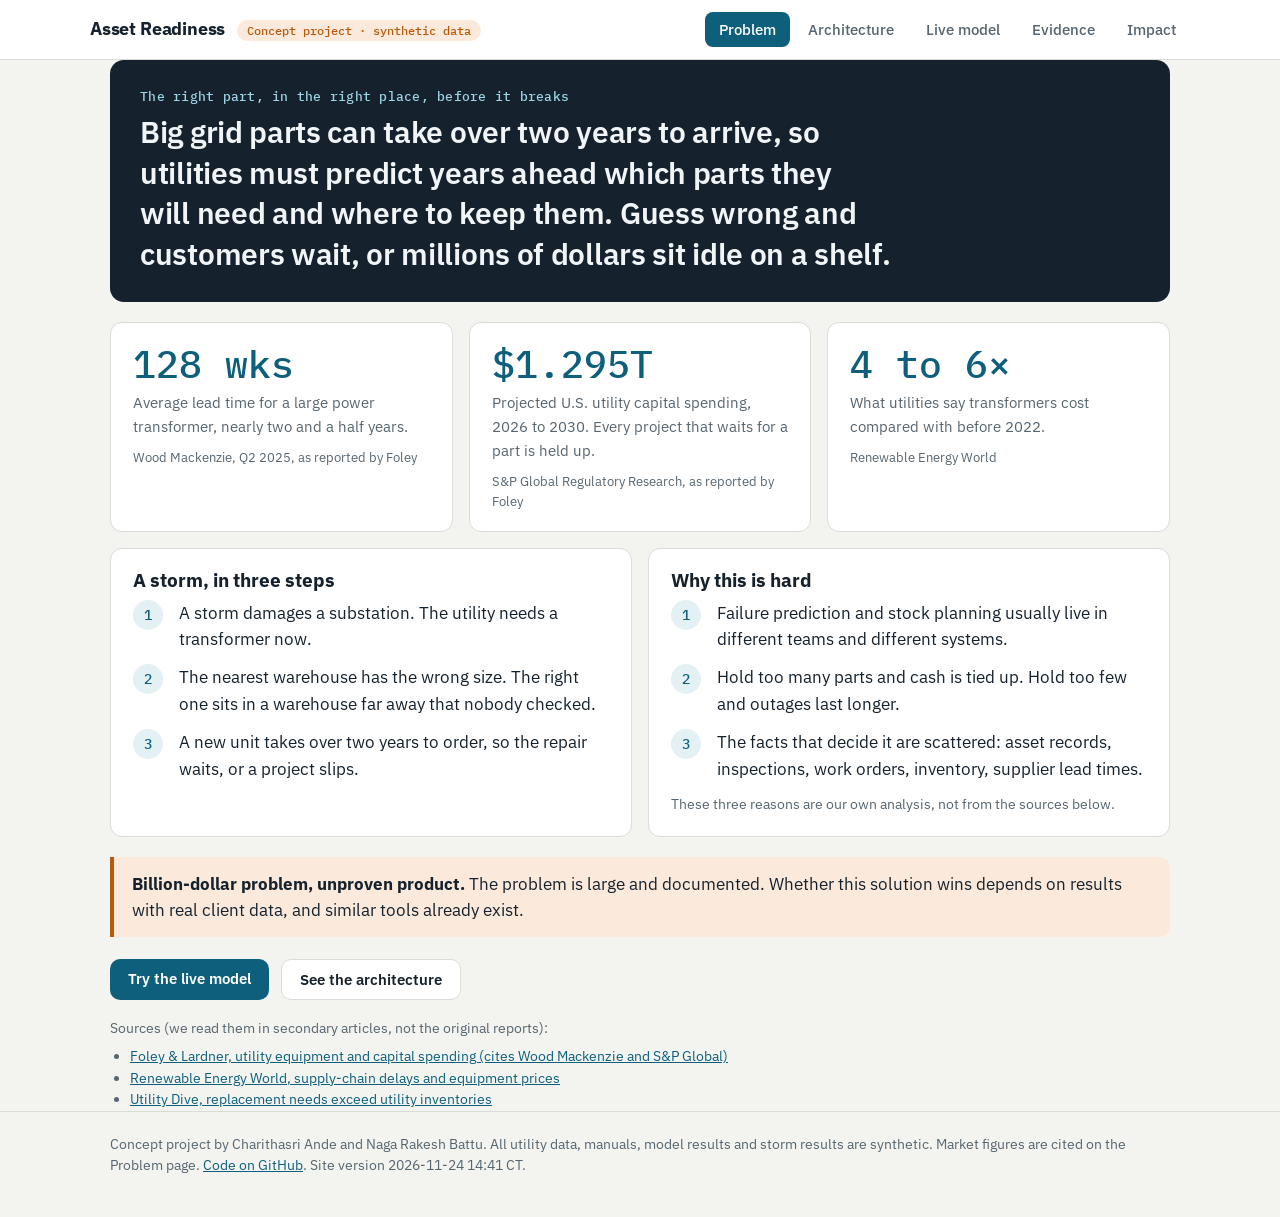
==== commit 2248f108: "Add files via upload" ====
--- a/index.html
+++ b/index.html
@@ -8,14 +8,18 @@
 <link rel="preconnect" href="https://fonts.googleapis.com">
 <link rel="preconnect" href="https://fonts.gstatic.com" crossorigin>
 <link href="https://fonts.googleapis.com/css2?family=IBM+Plex+Mono:wght@400;500&family=IBM+Plex+Sans:wght@400;500;600;700&display=swap" rel="stylesheet">
-<link rel="stylesheet" href="site.css">
+<link rel="icon" href="data:image/svg+xml,%3Csvg xmlns=%27http://www.w3.org/2000/svg%27 viewBox=%270 0 32 32%27%3E%3Crect width=%2732%27 height=%2732%27 rx=%277%27 fill=%27%230d5f7c%27/%3E%3Cpath d=%27M8 22 L16 8 L24 22 M11 17 H21%27 stroke=%27white%27 stroke-width=%273%27 fill=%27none%27 stroke-linecap=%27round%27 stroke-linejoin=%27round%27/%3E%3C/svg%3E">
+<meta property="og:title" content="Asset Readiness">
+<meta property="og:description" content="The right part, in the right place, before it breaks. A concept project on synthetic data.">
+<link rel="stylesheet" href="site.css?v=202611241441">
 </head>
 <body>
+<a class="skip" href="#main">Skip to content</a>
 <header class="top"><div class="wrap bar">
   <a class="brand" href="index.html"><b>Asset Readiness</b><span class="tag">Concept project · synthetic data</span></a>
   <nav aria-label="Pages"><a href="index.html" aria-current="page">Problem</a><a href="architecture.html">Architecture</a><a href="live.html">Live model</a><a href="evidence.html">Evidence</a><a href="impact.html">Impact</a></nav>
 </div></header>
-<main class="wrap">
+<main class="wrap" id="main">
 
 <div class="statement">
   <p class="eyebrow">The right part, in the right place, before it breaks</p>
@@ -47,8 +51,8 @@
   </ul></div>
 
 </main>
-<footer><div class="wrap">Concept project by Charithasri Ande and Naga Rakesh Battu. All utility data, manuals, model results and storm results are synthetic. Market figures are cited on the Problem page. <a href="https://github.com/Naga-Rakesh-Battu/Asset-readiness" target="_blank" rel="noopener">Code on GitHub</a>.</div></footer>
+<footer><div class="wrap">Concept project by Charithasri Ande and Naga Rakesh Battu. All utility data, manuals, model results and storm results are synthetic. Market figures are cited on the Problem page. <a href="https://github.com/Naga-Rakesh-Battu/Asset-readiness" target="_blank" rel="noopener">Code on GitHub</a>. Site version 2026-11-24 14:41 CT.</div></footer>
 
-<script src="site.js"></script>
+<script src="site.js?v=202611241441"></script>
 </body>
 </html>
--- a/site.css
+++ b/site.css
@@ -116,3 +116,9 @@
   body{font-size:16px}.g3,.g4{grid-template-columns:1fr}.statement{padding:22px 20px}
 }
 @media (prefers-reduced-motion:reduce){*{transition:none!important;animation:none!important}}
+
+.fig{margin:0;padding:14px 16px}.fig .chart{display:block;max-width:100%;height:auto}.fig figcaption{margin-top:10px;color:var(--muted);font-size:14.5px;line-height:1.5}
+
+.skip{position:absolute;left:-999px;top:8px;background:var(--accent);color:#fff;padding:8px 14px;border-radius:8px;z-index:20}
+.skip:focus{left:12px}
+@media print{header.top,.cta,.skip{display:none}body{background:#fff}.card,.statement{break-inside:avoid}main{padding:0}}
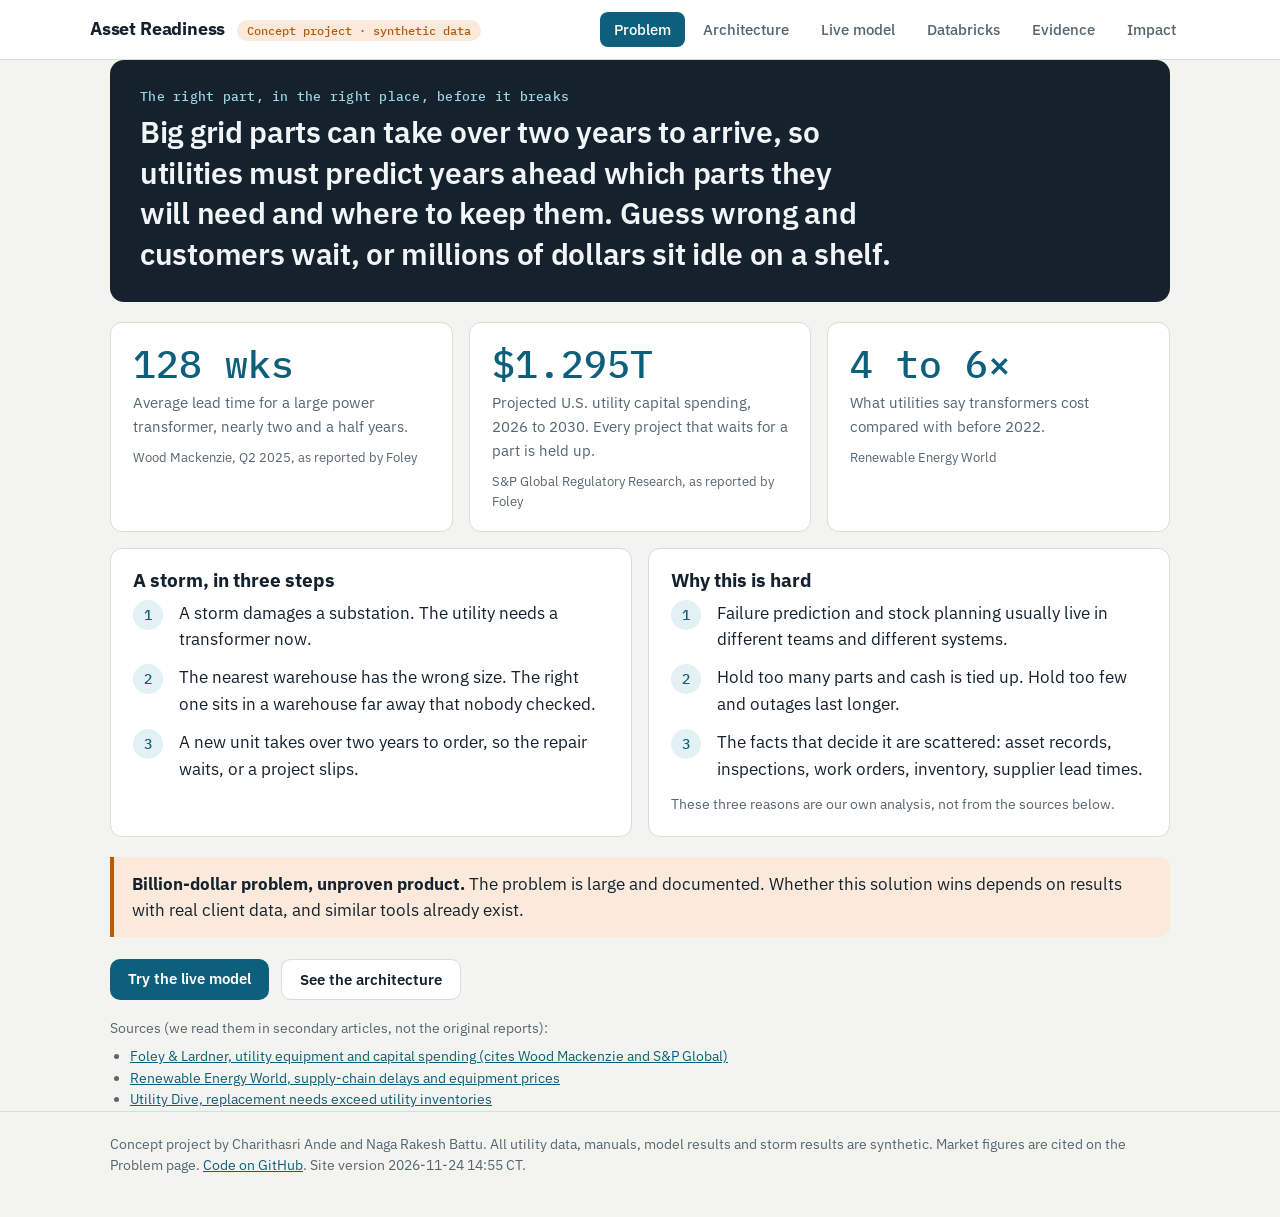
==== commit b3419dc4: "Add files via upload" ====
--- a/index.html
+++ b/index.html
@@ -11,13 +11,13 @@
 <link rel="icon" href="data:image/svg+xml,%3Csvg xmlns=%27http://www.w3.org/2000/svg%27 viewBox=%270 0 32 32%27%3E%3Crect width=%2732%27 height=%2732%27 rx=%277%27 fill=%27%230d5f7c%27/%3E%3Cpath d=%27M8 22 L16 8 L24 22 M11 17 H21%27 stroke=%27white%27 stroke-width=%273%27 fill=%27none%27 stroke-linecap=%27round%27 stroke-linejoin=%27round%27/%3E%3C/svg%3E">
 <meta property="og:title" content="Asset Readiness">
 <meta property="og:description" content="The right part, in the right place, before it breaks. A concept project on synthetic data.">
-<link rel="stylesheet" href="site.css?v=202611241441">
+<link rel="stylesheet" href="site.css?v=202611241455">
 </head>
 <body>
 <a class="skip" href="#main">Skip to content</a>
 <header class="top"><div class="wrap bar">
   <a class="brand" href="index.html"><b>Asset Readiness</b><span class="tag">Concept project · synthetic data</span></a>
-  <nav aria-label="Pages"><a href="index.html" aria-current="page">Problem</a><a href="architecture.html">Architecture</a><a href="live.html">Live model</a><a href="evidence.html">Evidence</a><a href="impact.html">Impact</a></nav>
+  <nav aria-label="Pages"><a href="index.html" aria-current="page">Problem</a><a href="architecture.html">Architecture</a><a href="live.html">Live model</a><a href="databricks.html">Databricks</a><a href="evidence.html">Evidence</a><a href="impact.html">Impact</a></nav>
 </div></header>
 <main class="wrap" id="main">
 
@@ -51,8 +51,8 @@
   </ul></div>
 
 </main>
-<footer><div class="wrap">Concept project by Charithasri Ande and Naga Rakesh Battu. All utility data, manuals, model results and storm results are synthetic. Market figures are cited on the Problem page. <a href="https://github.com/Naga-Rakesh-Battu/Asset-readiness" target="_blank" rel="noopener">Code on GitHub</a>. Site version 2026-11-24 14:41 CT.</div></footer>
+<footer><div class="wrap">Concept project by Charithasri Ande and Naga Rakesh Battu. All utility data, manuals, model results and storm results are synthetic. Market figures are cited on the Problem page. <a href="https://github.com/Naga-Rakesh-Battu/Asset-readiness" target="_blank" rel="noopener">Code on GitHub</a>. Site version 2026-11-24 14:55 CT.</div></footer>
 
-<script src="site.js?v=202611241441"></script>
+<script src="site.js?v=202611241455"></script>
 </body>
 </html>
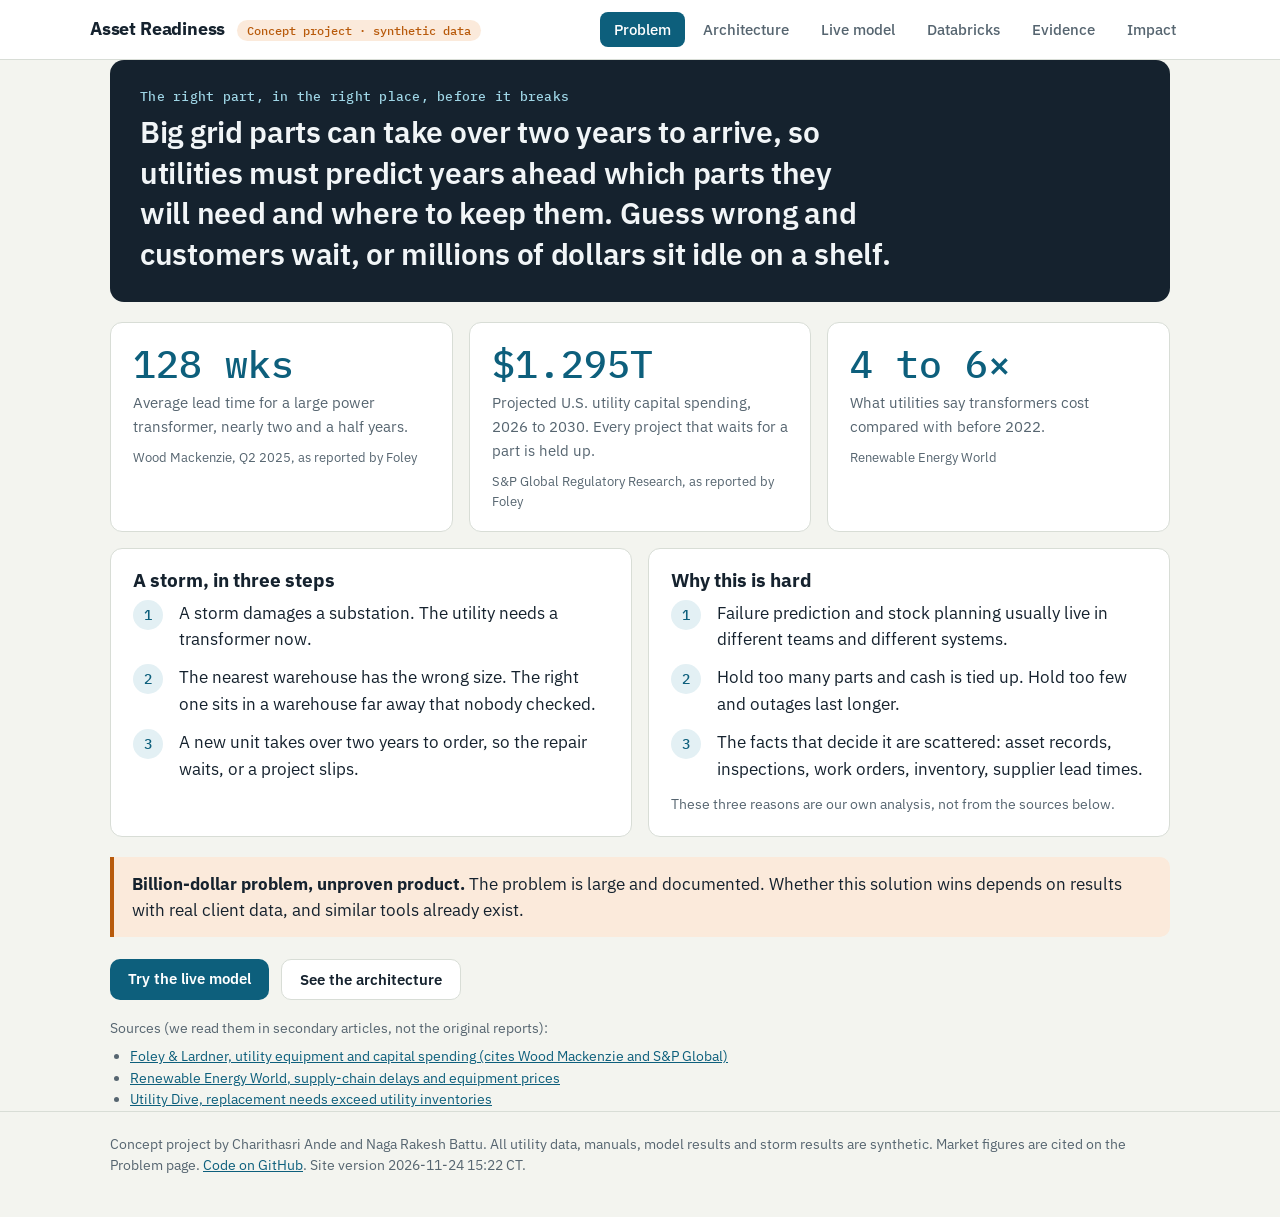
==== commit 3b750b61: "Add files via upload" ====
--- a/index.html
+++ b/index.html
@@ -11,7 +11,7 @@
 <link rel="icon" href="data:image/svg+xml,%3Csvg xmlns=%27http://www.w3.org/2000/svg%27 viewBox=%270 0 32 32%27%3E%3Crect width=%2732%27 height=%2732%27 rx=%277%27 fill=%27%230d5f7c%27/%3E%3Cpath d=%27M8 22 L16 8 L24 22 M11 17 H21%27 stroke=%27white%27 stroke-width=%273%27 fill=%27none%27 stroke-linecap=%27round%27 stroke-linejoin=%27round%27/%3E%3C/svg%3E">
 <meta property="og:title" content="Asset Readiness">
 <meta property="og:description" content="The right part, in the right place, before it breaks. A concept project on synthetic data.">
-<link rel="stylesheet" href="site.css?v=202611241455">
+<link rel="stylesheet" href="site.css?v=202611241522">
 </head>
 <body>
 <a class="skip" href="#main">Skip to content</a>
@@ -51,8 +51,8 @@
   </ul></div>
 
 </main>
-<footer><div class="wrap">Concept project by Charithasri Ande and Naga Rakesh Battu. All utility data, manuals, model results and storm results are synthetic. Market figures are cited on the Problem page. <a href="https://github.com/Naga-Rakesh-Battu/Asset-readiness" target="_blank" rel="noopener">Code on GitHub</a>. Site version 2026-11-24 14:55 CT.</div></footer>
+<footer><div class="wrap">Concept project by Charithasri Ande and Naga Rakesh Battu. All utility data, manuals, model results and storm results are synthetic. Market figures are cited on the Problem page. <a href="https://github.com/Naga-Rakesh-Battu/Asset-readiness" target="_blank" rel="noopener">Code on GitHub</a>. Site version 2026-11-24 15:22 CT.</div></footer>
 
-<script src="site.js?v=202611241455"></script>
+<script src="site.js?v=202611241522"></script>
 </body>
 </html>
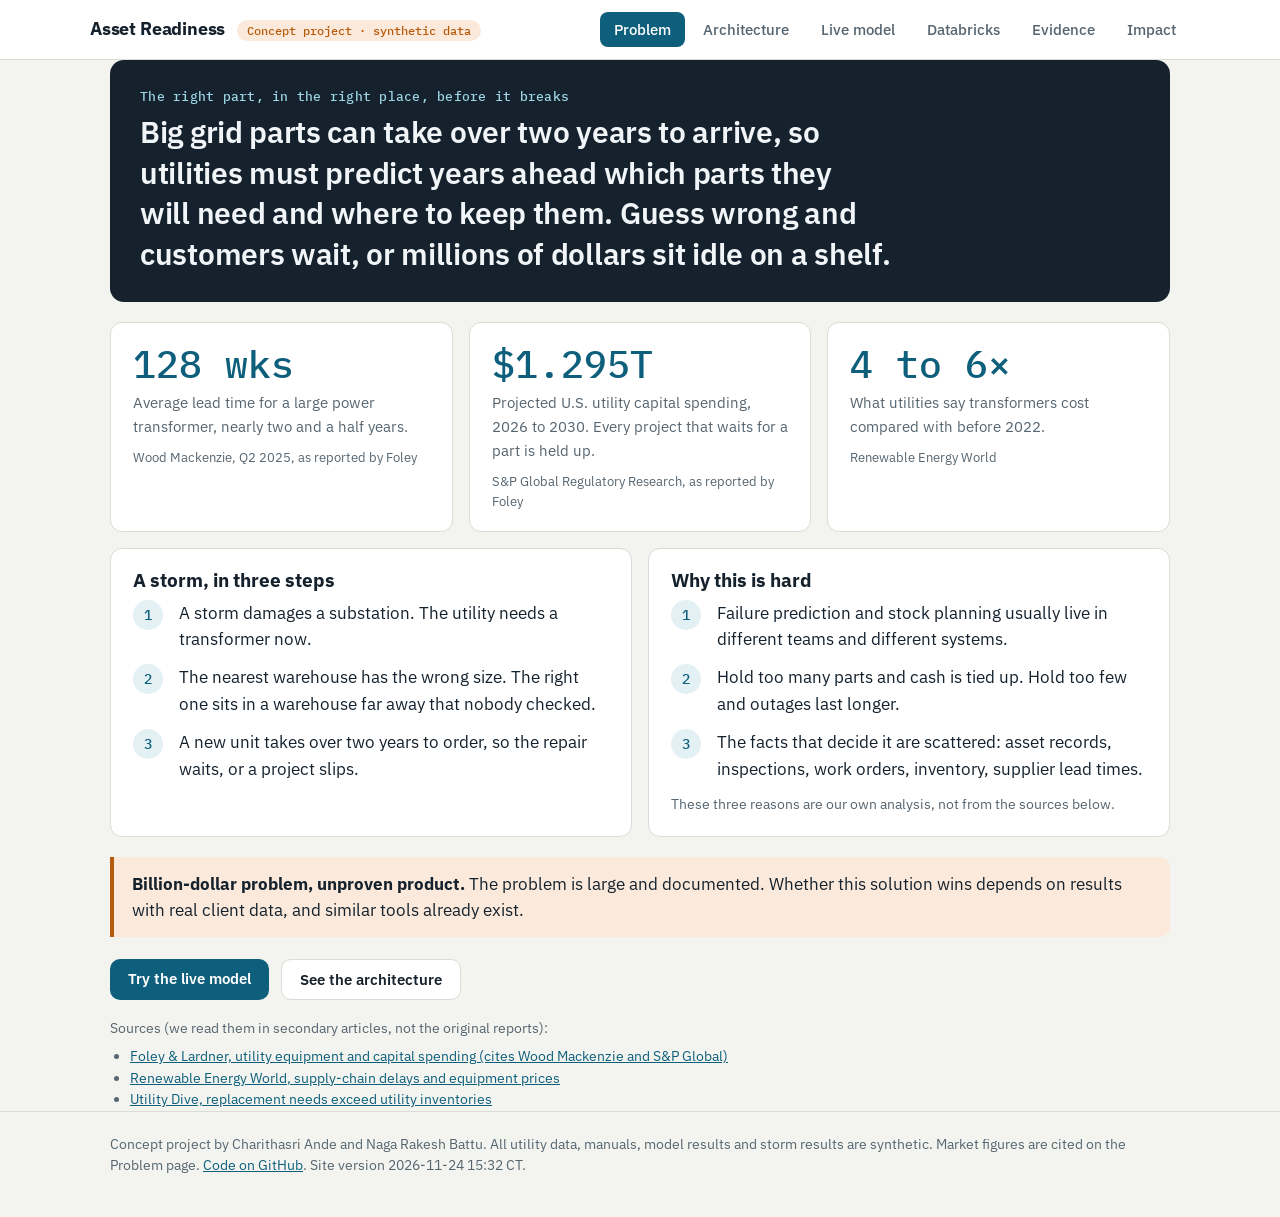
==== commit e4e198b4: "Add files via upload" ====
--- a/index.html
+++ b/index.html
@@ -11,7 +11,7 @@
 <link rel="icon" href="data:image/svg+xml,%3Csvg xmlns=%27http://www.w3.org/2000/svg%27 viewBox=%270 0 32 32%27%3E%3Crect width=%2732%27 height=%2732%27 rx=%277%27 fill=%27%230d5f7c%27/%3E%3Cpath d=%27M8 22 L16 8 L24 22 M11 17 H21%27 stroke=%27white%27 stroke-width=%273%27 fill=%27none%27 stroke-linecap=%27round%27 stroke-linejoin=%27round%27/%3E%3C/svg%3E">
 <meta property="og:title" content="Asset Readiness">
 <meta property="og:description" content="The right part, in the right place, before it breaks. A concept project on synthetic data.">
-<link rel="stylesheet" href="site.css?v=202611241522">
+<link rel="stylesheet" href="site.css?v=202611241532">
 </head>
 <body>
 <a class="skip" href="#main">Skip to content</a>
@@ -51,8 +51,8 @@
   </ul></div>
 
 </main>
-<footer><div class="wrap">Concept project by Charithasri Ande and Naga Rakesh Battu. All utility data, manuals, model results and storm results are synthetic. Market figures are cited on the Problem page. <a href="https://github.com/Naga-Rakesh-Battu/Asset-readiness" target="_blank" rel="noopener">Code on GitHub</a>. Site version 2026-11-24 15:22 CT.</div></footer>
+<footer><div class="wrap">Concept project by Charithasri Ande and Naga Rakesh Battu. All utility data, manuals, model results and storm results are synthetic. Market figures are cited on the Problem page. <a href="https://github.com/Naga-Rakesh-Battu/Asset-readiness" target="_blank" rel="noopener">Code on GitHub</a>. Site version 2026-11-24 15:32 CT.</div></footer>
 
-<script src="site.js?v=202611241522"></script>
+<script src="site.js?v=202611241532"></script>
 </body>
 </html>
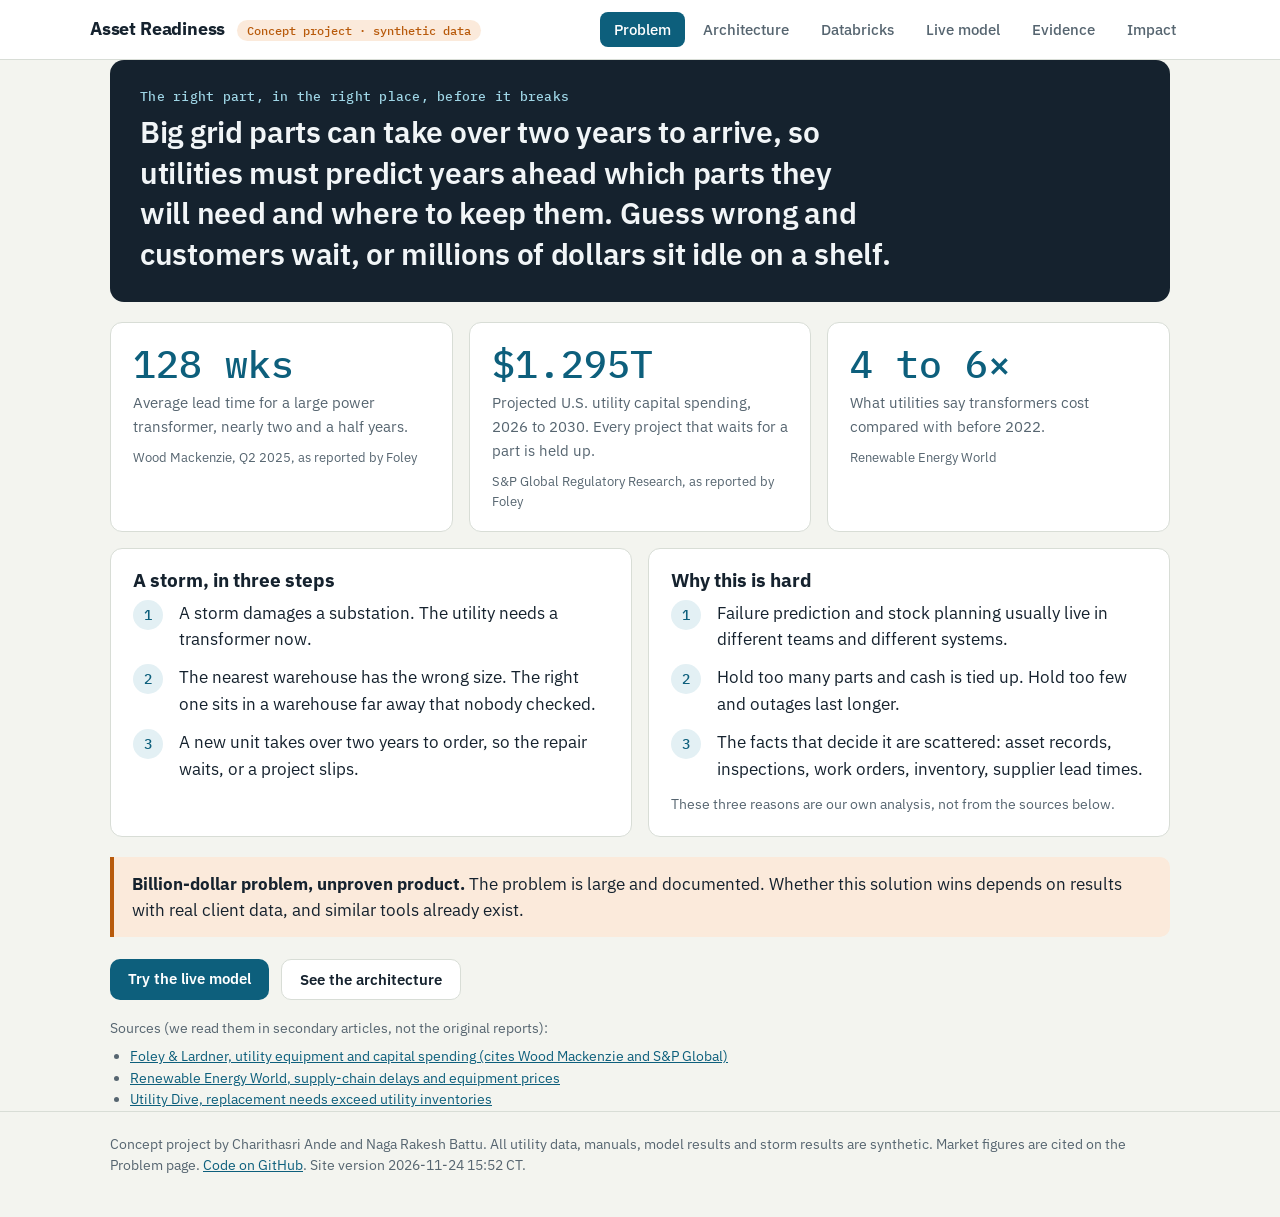
==== commit be1f7595: "Add files via upload" ====
--- a/index.html
+++ b/index.html
@@ -11,13 +11,13 @@
 <link rel="icon" href="data:image/svg+xml,%3Csvg xmlns=%27http://www.w3.org/2000/svg%27 viewBox=%270 0 32 32%27%3E%3Crect width=%2732%27 height=%2732%27 rx=%277%27 fill=%27%230d5f7c%27/%3E%3Cpath d=%27M8 22 L16 8 L24 22 M11 17 H21%27 stroke=%27white%27 stroke-width=%273%27 fill=%27none%27 stroke-linecap=%27round%27 stroke-linejoin=%27round%27/%3E%3C/svg%3E">
 <meta property="og:title" content="Asset Readiness">
 <meta property="og:description" content="The right part, in the right place, before it breaks. A concept project on synthetic data.">
-<link rel="stylesheet" href="site.css?v=202611241532">
+<link rel="stylesheet" href="site.css?v=202611241552">
 </head>
 <body>
 <a class="skip" href="#main">Skip to content</a>
 <header class="top"><div class="wrap bar">
   <a class="brand" href="index.html"><b>Asset Readiness</b><span class="tag">Concept project · synthetic data</span></a>
-  <nav aria-label="Pages"><a href="index.html" aria-current="page">Problem</a><a href="architecture.html">Architecture</a><a href="live.html">Live model</a><a href="databricks.html">Databricks</a><a href="evidence.html">Evidence</a><a href="impact.html">Impact</a></nav>
+  <nav aria-label="Pages"><a href="index.html" aria-current="page">Problem</a><a href="architecture.html">Architecture</a><a href="databricks.html">Databricks</a><a href="live.html">Live model</a><a href="evidence.html">Evidence</a><a href="impact.html">Impact</a></nav>
 </div></header>
 <main class="wrap" id="main">
 
@@ -51,8 +51,8 @@
   </ul></div>
 
 </main>
-<footer><div class="wrap">Concept project by Charithasri Ande and Naga Rakesh Battu. All utility data, manuals, model results and storm results are synthetic. Market figures are cited on the Problem page. <a href="https://github.com/Naga-Rakesh-Battu/Asset-readiness" target="_blank" rel="noopener">Code on GitHub</a>. Site version 2026-11-24 15:32 CT.</div></footer>
+<footer><div class="wrap">Concept project by Charithasri Ande and Naga Rakesh Battu. All utility data, manuals, model results and storm results are synthetic. Market figures are cited on the Problem page. <a href="https://github.com/Naga-Rakesh-Battu/Asset-readiness" target="_blank" rel="noopener">Code on GitHub</a>. Site version 2026-11-24 15:52 CT.</div></footer>
 
-<script src="site.js?v=202611241532"></script>
+<script src="site.js?v=202611241552"></script>
 </body>
 </html>
